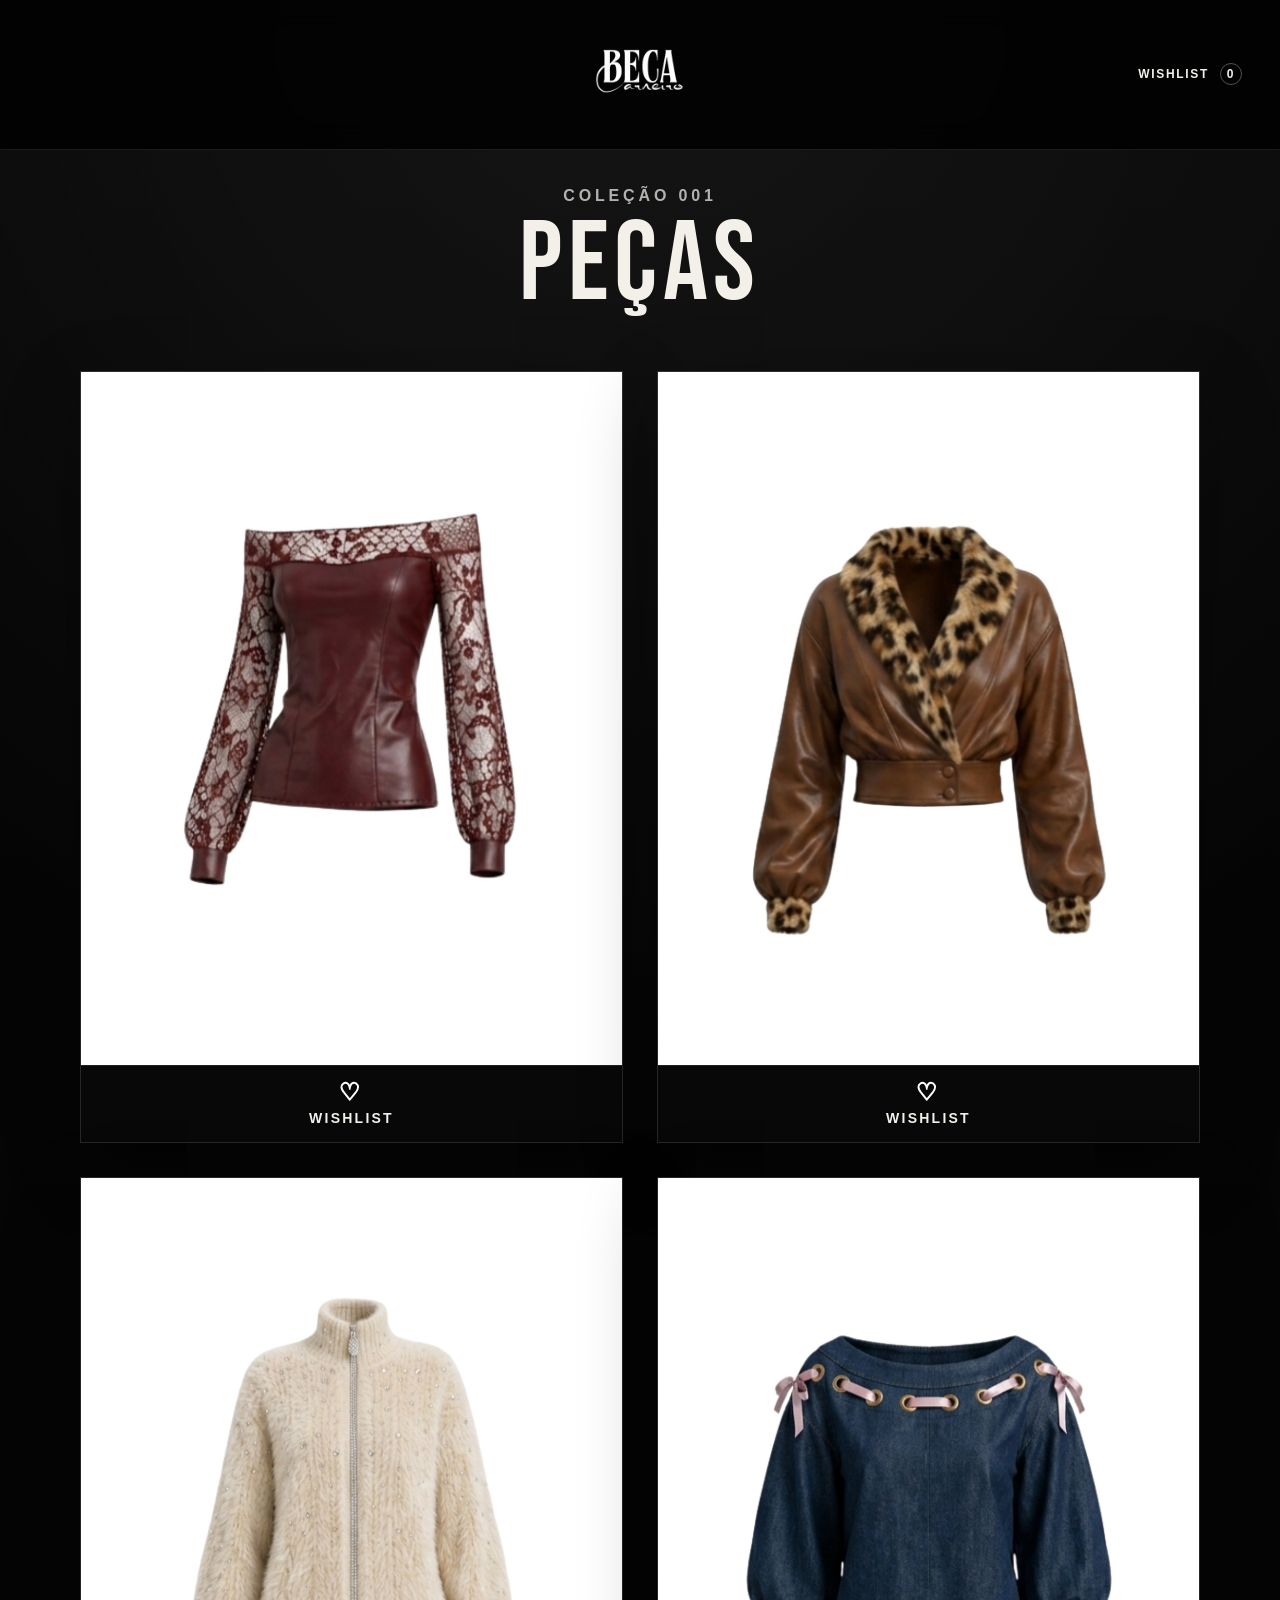
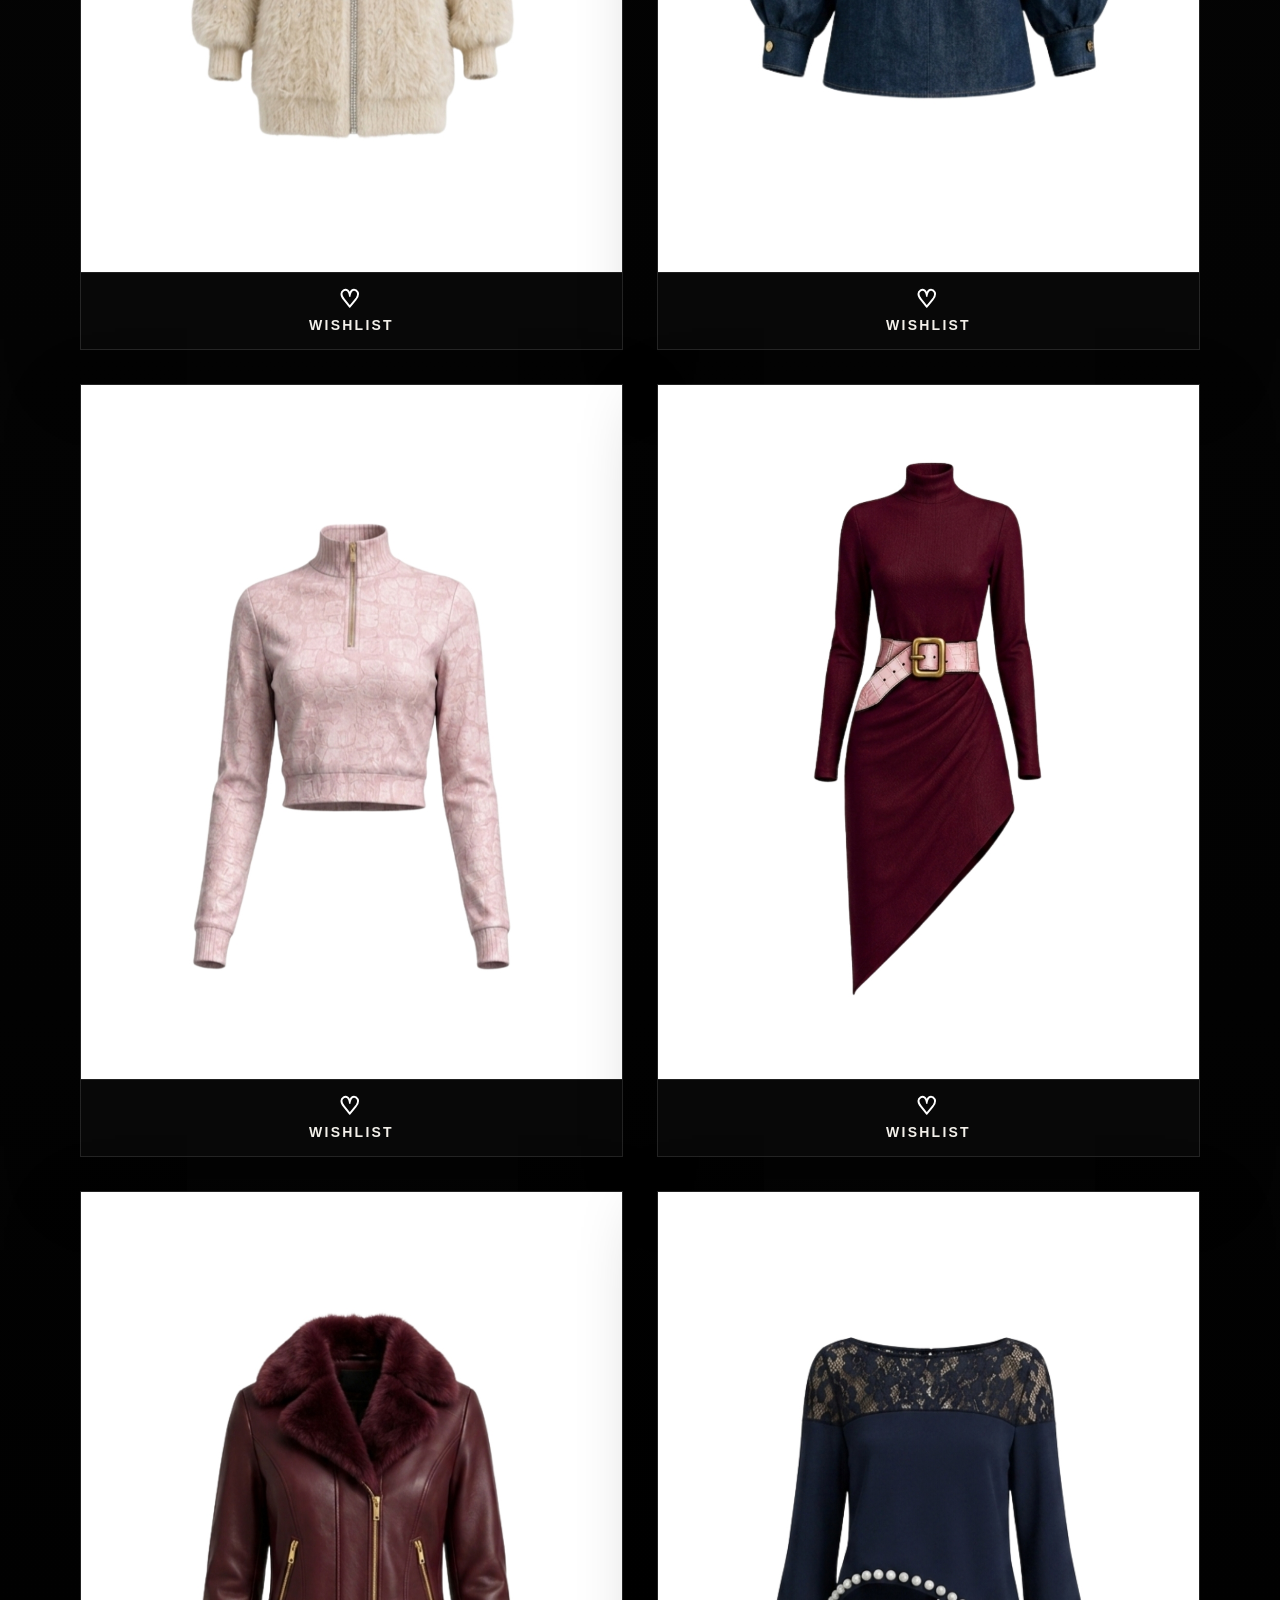
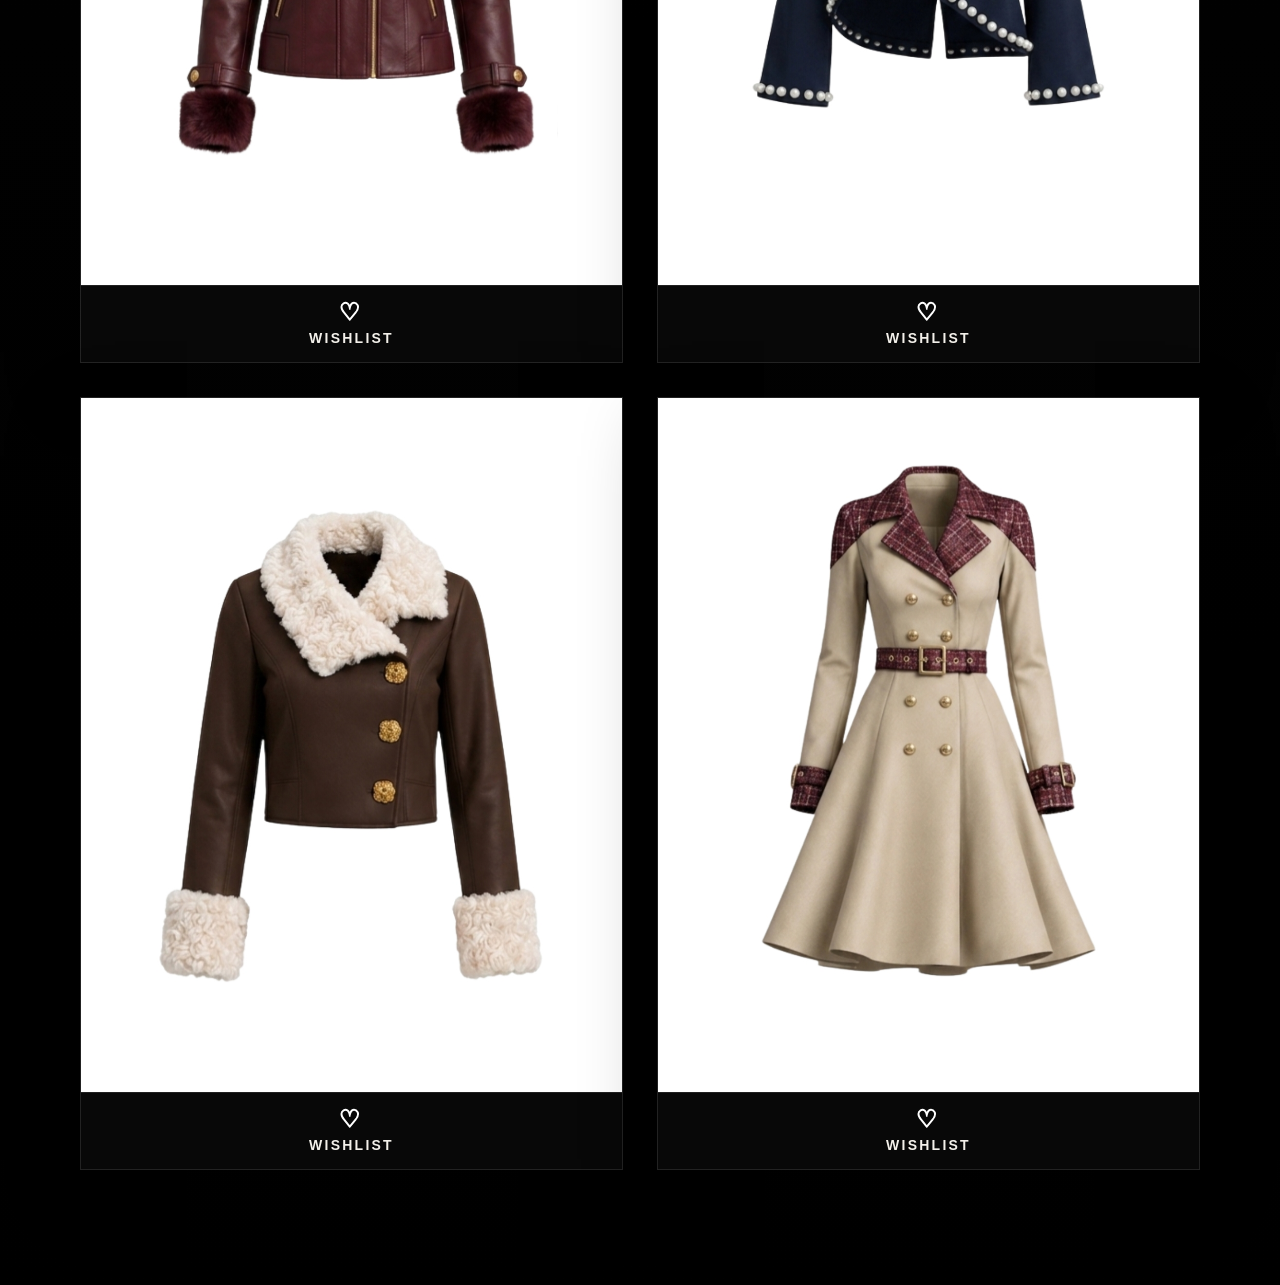
==== colecao-001.html @ f9ff4518 ":remover: remoção das imagens 3D e deixando em um estilo mas de site de vendas" ====
<!DOCTYPE html>
<html lang="pt-br">

<head>
    <meta charset="UTF-8">
    <meta name="viewport" content="width=device-width, initial-scale=1.0">
    <title>Coleção 001 | Beca Carneiro</title>
    <meta name="description" content="Peças da Coleção 001 Beca Carneiro.">
    <link rel="stylesheet" href="css/reset.css">
    <link rel="stylesheet" href="css/style.css">
    <link rel="stylesheet" href="css/responsivo.css">
</head>

<body>
    <header class="topo">
        <a class="topo-logo" href="index.html" aria-label="Voltar para a página inicial">
            <img src="assets/BECA-preto.png" alt="Beca Carneiro">
        </a>
        <a class="topo-wishlist" href="wishlist.html">Wishlist <span data-wishlist-count>0</span></a>
    </header>

    <main class="pagina-colecao">
        <section class="colecao-hero">
            <p>Coleção 001</p>
            <h1>Peças</h1>
        </section>

        <section class="pecas-grid" aria-label="Peças da Coleção 001">
            <article class="peca-card" id="look-001">
                <a class="peca-link" href="peca.html?look=1" aria-label="Ver detalhes da peça 001">
                    <img src="assets/looks1/WhatsApp Image 2026-05-26 at 21.13.23 (1).jpeg" alt="Peça 001 da Coleção 001">
                </a>
                <button class="wishlist-btn" type="button" data-wishlist-button data-look="1">Wishlist</button>
            </article>
            <article class="peca-card" id="look-002">
                <a class="peca-link" href="peca.html?look=2" aria-label="Ver detalhes da peça 002">
                    <img src="assets/looks2/WhatsApp Image 2026-05-26 at 21.13.20.jpeg" alt="Peça 002 da Coleção 001">
                </a>
                <button class="wishlist-btn" type="button" data-wishlist-button data-look="2">Wishlist</button>
            </article>
            <article class="peca-card" id="look-003">
                <a class="peca-link" href="peca.html?look=3" aria-label="Ver detalhes da peça 003">
                    <img src="assets/looks3/WhatsApp Image 2026-05-26 at 21.13.19 (1).jpeg" alt="Peça 003 da Coleção 001">
                </a>
                <button class="wishlist-btn" type="button" data-wishlist-button data-look="3">Wishlist</button>
            </article>
            <article class="peca-card" id="look-004">
                <a class="peca-link" href="peca.html?look=4" aria-label="Ver detalhes da peça 004">
                    <img src="assets/looks4/WhatsApp Image 2026-05-26 at 21.13.23 (1).jpeg" alt="Peça 004 da Coleção 001">
                </a>
                <button class="wishlist-btn" type="button" data-wishlist-button data-look="4">Wishlist</button>
            </article>
            <article class="peca-card" id="look-005">
                <a class="peca-link" href="peca.html?look=5" aria-label="Ver detalhes da peça 005">
                    <img src="assets/looks5/WhatsApp Image 2026-05-26 at 21.13.26 (1).jpeg" alt="Peça 005 da Coleção 001">
                </a>
                <button class="wishlist-btn" type="button" data-wishlist-button data-look="5">Wishlist</button>
            </article>
            <article class="peca-card" id="look-006">
                <a class="peca-link" href="peca.html?look=6" aria-label="Ver detalhes da peça 006">
                    <img src="assets/looks6/WhatsApp Image 2026-05-26 at 21.13.27.jpeg" alt="Peça 006 da Coleção 001">
                </a>
                <button class="wishlist-btn" type="button" data-wishlist-button data-look="6">Wishlist</button>
            </article>
            <article class="peca-card" id="look-007">
                <a class="peca-link" href="peca.html?look=7" aria-label="Ver detalhes da peça 007">
                    <img src="assets/looks7/WhatsApp Image 2026-05-26 at 21.13.32 (1).jpeg" alt="Peça 007 da Coleção 001">
                </a>
                <button class="wishlist-btn" type="button" data-wishlist-button data-look="7">Wishlist</button>
            </article>
            <article class="peca-card" id="look-008">
                <a class="peca-link" href="peca.html?look=8" aria-label="Ver detalhes da peça 008">
                    <img src="assets/looks8/WhatsApp Image 2026-05-26 at 21.13.31 (1).jpeg" alt="Peça 008 da Coleção 001">
                </a>
                <button class="wishlist-btn" type="button" data-wishlist-button data-look="8">Wishlist</button>
            </article>
            <article class="peca-card" id="look-009">
                <a class="peca-link" href="peca.html?look=9" aria-label="Ver detalhes da peça 009">
                    <img src="assets/looks9/WhatsApp Image 2026-05-26 at 21.13.31 (1).jpeg" alt="Peça 009 da Coleção 001">
                </a>
                <button class="wishlist-btn" type="button" data-wishlist-button data-look="9">Wishlist</button>
            </article>
            <article class="peca-card" id="look-010">
                <a class="peca-link" href="peca.html?look=10" aria-label="Ver detalhes da peça 010">
                    <img src="assets/looks10/WhatsApp Image 2026-05-26 at 21.13.33 (1).jpeg" alt="Peça 010 da Coleção 001">
                </a>
                <button class="wishlist-btn" type="button" data-wishlist-button data-look="10">Wishlist</button>
            </article>
        </section>
    </main>
    <script src="js/wishlist.js"></script>
</body>

</html>
---- css/style.css ----
body {
    background:
        radial-gradient(circle at top, rgba(255, 255, 255, 0.06), transparent 24%),
        linear-gradient(180deg, #070707 0%, #030303 58%, #000 100%);
    color: #f3f0ea;
    padding-top: 100px;
}

@font-face {
    font-family: 'BebasNeue-Regular';
    src: url(../fonts/BebasNeue-Regular.ttf) format("truetype");
    font-weight: normal;
    font-style: normal;
}

:root {
    --bebas: "BebasNeue-Regular";
    --paper: #f3f0ea;
    --muted: rgba(243, 240, 234, 0.72);
    --line: rgba(255, 255, 255, 0.1);
    --line-soft: rgba(255, 255, 255, 0.06);
    --panel: rgba(255, 255, 255, 0.03);
}

* {
    box-sizing: border-box;
}

html {
    overflow-x: hidden;
}

img,
video {
    max-width: 100%;
}

.topo {
    position: fixed;
    top: 0;
    left: 0;
    z-index: 1000;
    width: 100%;
    min-height: 100px;
    display: flex;
    justify-content: center;
    align-items: center;
    padding: 18px 32px;
    background: rgba(0, 0, 0, 0.82);
    border-bottom: 1px solid var(--line);
    backdrop-filter: blur(14px);
}

.topo-logo {
    display: inline-flex;
    align-items: center;
}

.topo-logo img {
    width: 200px;
    display: block;
}

.topo-wishlist {
    position: absolute;
    right: clamp(16px, 4vw, 38px);
    top: 50%;
    transform: translateY(-50%);
    color: var(--paper);
    font-family: Arial, Helvetica, sans-serif;
    font-size: 12px;
    font-weight: 700;
    letter-spacing: 0.14em;
    text-decoration: none;
    text-transform: uppercase;
    transition: color .2s ease;
}

.topo-wishlist:hover,
.topo-wishlist:focus-visible,
.topo-wishlist[aria-current="page"] {
    color: rgba(243, 240, 234, 0.64);
}

.topo-wishlist span {
    display: inline-grid;
    place-items: center;
    min-width: 22px;
    min-height: 22px;
    margin-left: 6px;
    border: 1px solid rgba(243, 240, 234, 0.32);
    border-radius: 50%;
}

.topo-menu {
    display: flex;
    align-items: center;
    gap: 24px;
}

.topo-menu a {
    position: relative;
    color: var(--paper);
    font-family: var(--bebas);
    font-size: 28px;
    letter-spacing: 0.06em;
    text-decoration: none;
    transition: opacity .25s ease;
}

.topo-menu a::after {
    content: "";
    position: absolute;
    left: 0;
    bottom: -8px;
    width: 100%;
    height: 1px;
    background: rgba(255, 255, 255, 0.65);
    transform: scaleX(0);
    transform-origin: center;
    transition: transform .25s ease;
}

.topo-menu a:hover,
.topo-menu a[aria-current="page"] {
    opacity: 0.86;
}

.topo-menu a:hover::after,
.topo-menu a[aria-current="page"]::after {
    transform: scaleX(1);
}

.home {
    position: relative;
    min-height: calc(100vh - 100px);
    overflow: hidden;
    border-bottom: 1px solid var(--line-soft);
}

.home::before {
    content: "";
    position: absolute;
    inset: 0;
    background:
        linear-gradient(180deg, rgba(0, 0, 0, 0.1), rgba(0, 0, 0, 0.5) 78%, rgba(0, 0, 0, 0.75)),
        linear-gradient(90deg, rgba(0, 0, 0, 0.34), transparent 45%, rgba(0, 0, 0, 0.26));
    pointer-events: none;
}

.home video {
    display: block;
    width: 100%;
    height: calc(100vh - 100px);
    object-fit: cover;
    filter: saturate(0.8) contrast(1.04) brightness(0.8);
}

.galeria {
    padding: clamp(56px, 8vw, 84px) 0 0;
}

.galeria h2,
.sobre h2 {
    margin: 0 0 28px;
    text-align: center;
    color: var(--paper);
    font-size: clamp(52px, 6vw, 60px);
    line-height: 0.92;
    letter-spacing: 0.04em;
    font-family: var(--bebas);
}

.galeria-fts {
    margin-top: 0;
    padding: 12px 0 26px;
}

.galeria-fts .slick-slide {
    padding: 0 6px;
}

.galeria-fts img {
    width: 100%;
    aspect-ratio: 0.8 / 1;
    object-fit: cover;
    display: block;
    border-radius: 18px;
    filter: grayscale(0.08) contrast(1.02);
    box-shadow: 0 26px 60px rgba(0, 0, 0, 0.22);
}

.galeria-fts .slick-slide.slick-center img {
    box-shadow: 0 38px 90px rgba(0, 0, 0, 0.36);
}

.galeria-fts .slick-prev:before,
.galeria-fts .slick-next:before {
    font-size: 34px;
    color: rgba(255, 255, 255, 0.7);
}

.galeria-fts .slick-prev {
    left: 26px;
    z-index: 1;
}

.galeria-fts .slick-next {
    right: 40px;
}

.sobre {
    width: min(980px, calc(100% - 48px));
    margin: clamp(72px, 10vw, 110px) auto 0;
    padding: 0;
}

.sobre h2 {
    
    font-size: clamp(44px, 8vw, 70px);
}
.sobre p {
    color: var(--paper);
    font-family: var(--bebas);
    font-size: clamp(22px, 3.5vw, 32px);
}

.sobre-intro {
    text-align: center;
    display: grid;
    gap: 18px;
    padding: 38px 34px;
    
    border-radius: 26px;
    
}

.sobre-destaque {
    max-width: 100%;
    margin: 0 auto;
    font-size: clamp(24px, 2.8vw, 32px);
    line-height: 1.18;
    color: var(--muted);
}

.colecoes-acesso {
    width: min(520px, calc(100% - 48px));
    margin: clamp(64px, 8vw, 96px) auto clamp(72px, 9vw, 110px);
    display: grid;
}

.colecao-card {
    position: relative;
    display: grid;
    place-items: center;
    min-height: clamp(112px, 12vw, 150px);
    padding: clamp(22px, 3vw, 32px) clamp(16px, 3vw, 34px);
    color: rgba(245, 242, 236, 0.92);
    text-decoration: none;
    text-transform: uppercase;
    background:
        linear-gradient(180deg, rgba(255, 255, 255, 0.035), rgba(255, 255, 255, 0.01)),
        #070707;
    border: 2px solid rgba(151, 139, 116, 0.72);
    box-shadow:
        inset 0 0 0 5px #060606,
        inset 0 0 0 7px rgba(151, 139, 116, 0.38),
        0 26px 70px rgba(0, 0, 0, 0.32);
    overflow: hidden;
    isolation: isolate;
    transition:
        transform .24s ease,
        border-color .24s ease,
        box-shadow .24s ease;
}

.colecao-card::before,
.colecao-card::after {
    content: "";
    position: absolute;
    inset: 16px;
    pointer-events: none;
    z-index: -1;
}

.colecao-card::before {
    border: 1px solid rgba(151, 139, 116, 0.42);
    box-shadow: inset 0 0 26px rgba(255, 255, 255, 0.035);
}

.colecao-card::after {
    background:
        linear-gradient(135deg, rgba(151, 139, 116, 0.78) 0 2px, transparent 2px 10px, rgba(151, 139, 116, 0.54) 10px 12px, transparent 12px) top left / 48px 48px no-repeat,
        linear-gradient(225deg, rgba(151, 139, 116, 0.78) 0 2px, transparent 2px 10px, rgba(151, 139, 116, 0.54) 10px 12px, transparent 12px) top right / 48px 48px no-repeat,
        linear-gradient(45deg, rgba(151, 139, 116, 0.78) 0 2px, transparent 2px 10px, rgba(151, 139, 116, 0.54) 10px 12px, transparent 12px) bottom left / 48px 48px no-repeat,
        linear-gradient(315deg, rgba(151, 139, 116, 0.78) 0 2px, transparent 2px 10px, rgba(151, 139, 116, 0.54) 10px 12px, transparent 12px) bottom right / 48px 48px no-repeat;
}

.colecao-card:hover,
.colecao-card:focus-visible {
    transform: translateY(-4px);
    border-color: rgba(232, 222, 198, 0.86);
    box-shadow:
        inset 0 0 0 5px #060606,
        inset 0 0 0 7px rgba(232, 222, 198, 0.5),
        0 32px 86px rgba(0, 0, 0, 0.45);
}

.colecao-numero {
    display: block;
    font-family: Georgia, "Times New Roman", serif;
    font-size: clamp(32px, 4.6vw, 56px);
    line-height: 0.92;
    letter-spacing: 0.08em;
    text-align: center;
    text-shadow:
        0 2px 0 rgba(255, 255, 255, 0.12),
        0 8px 18px rgba(0, 0, 0, 0.7);
}

.colecao-acao {
    display: inline-flex;
    align-items: center;
    gap: 12px;
    margin-top: 16px;
    font-family: Arial, Helvetica, sans-serif;
    font-size: clamp(13px, 1.8vw, 20px);
    font-weight: 700;
    line-height: 1;
    letter-spacing: 0.12em;
    color: rgba(245, 242, 236, 0.86);
}

.pagina-colecao {
    padding-bottom: clamp(70px, 9vw, 120px);
}

.colecao-hero {
    width: min(1120px, calc(100% - 48px));
    margin: 0 auto;
    padding: clamp(54px, 8vw, 88px) 0 clamp(30px, 5vw, 54px);
    text-align: center;
}

.colecao-hero p {
    margin: 0 0 12px;
    font-family: Arial, Helvetica, sans-serif;
    font-size: clamp(13px, 1.5vw, 16px);
    font-weight: 700;
    letter-spacing: 0.24em;
    text-transform: uppercase;
    color: var(--muted);
}

.colecao-hero h1 {
    margin: 0;
    font-family: var(--bebas);
    font-size: clamp(62px, 9vw, 112px);
    font-weight: 400;
    line-height: 0.9;
    letter-spacing: 0.05em;
    text-transform: uppercase;
    color: var(--paper);
}

.pecas-grid {
    width: min(1120px, calc(100% - 48px));
    margin: 0 auto;
    display: grid;
    grid-template-columns: repeat(2, minmax(0, 1fr));
    gap: clamp(18px, 3vw, 34px);
}

.peca-card {
    min-width: 0;
    background: rgba(255, 255, 255, 0.035);
    border: 1px solid rgba(255, 255, 255, 0.1);
    box-shadow: 0 24px 70px rgba(0, 0, 0, 0.32);
    overflow: hidden;
}

.peca-card img {
    display: block;
    width: 100%;
    aspect-ratio: 0.78 / 1;
    object-fit: cover;
}

.peca-link {
    display: block;
    color: inherit;
    text-decoration: none;
    overflow: hidden;
}

.peca-link img {
    transition:
        transform .28s ease,
        filter .28s ease;
}

.peca-link:hover img,
.peca-link:focus-visible img {
    transform: scale(1.025);
    filter: brightness(0.86);
}

.wishlist-btn {
    width: 100%;
    min-height: 76px;
    display: flex;
    flex-direction: column;
    align-items: center;
    justify-content: center;
    gap: 6px;
    padding: 14px 20px 16px;
    border: 0;
    border-top: 1px solid rgba(255, 255, 255, 0.1);
    color: var(--paper);
    background: #080808;
    font-family: Arial, Helvetica, sans-serif;
    font-size: 14px;
    font-weight: 700;
    letter-spacing: 0.16em;
    text-transform: uppercase;
    cursor: pointer;
    transition:
        color .2s ease;
}

.wishlist-btn::before {
    content: "♡";
    display: block;
    color: transparent;
    -webkit-text-stroke: 1.4px #fff;
    font-size: 24px;
    line-height: 1;
    font-weight: 400;
}

.wishlist-btn:hover,
.wishlist-btn:focus-visible {
    color: rgba(245, 242, 236, 0.58);
    outline: none;
}

.wishlist-btn:hover::before,
.wishlist-btn:focus-visible::before {
    -webkit-text-stroke-color: rgba(245, 242, 236, 0.58);
}

.wishlist-btn.is-saved {
    color: var(--paper);
}

.wishlist-btn.is-saved::before {
    content: "♥";
    color: var(--paper);
    -webkit-text-stroke-color: var(--paper);
}

.pagina-peca {
    width: min(1180px, calc(100% - 48px));
    margin: 0 auto;
    padding: clamp(42px, 6vw, 76px) 0 clamp(72px, 9vw, 120px);
}

.voltar-colecao {
    display: inline-flex;
    margin-bottom: 28px;
    color: var(--muted);
    font-family: Arial, Helvetica, sans-serif;
    font-size: 13px;
    font-weight: 700;
    letter-spacing: 0.12em;
    text-decoration: none;
    text-transform: uppercase;
    transition: color .2s ease;
}

.voltar-colecao:hover,
.voltar-colecao:focus-visible {
    color: var(--paper);
}

.detalhe-peca {
    display: grid;
    grid-template-columns: minmax(0, 1.08fr) minmax(320px, 0.72fr);
    gap: clamp(28px, 5vw, 62px);
    align-items: start;
}

.peca-imagem-principal {
    position: relative;
    background: #f7f6f2;
    overflow: hidden;
}

.peca-slides img {
    display: block;
    width: 100%;
    aspect-ratio: 0.78 / 1;
    object-fit: contain;
}

.carrossel-seta {
    position: absolute;
    top: 50%;
    z-index: 2;
    width: 46px;
    height: 46px;
    display: grid;
    place-items: center;
    border: 1px solid rgba(0, 0, 0, 0.14);
    border-radius: 50%;
    color: #101010;
    background: rgba(255, 255, 255, 0.74);
    font-size: 34px;
    line-height: 1;
    cursor: pointer;
    transform: translateY(-50%);
    transition:
        background .2s ease,
        transform .2s ease;
}

.carrossel-seta:hover,
.carrossel-seta:focus-visible {
    background: #fff;
    transform: translateY(-50%) scale(1.06);
}

.carrossel-anterior {
    left: 18px;
}

.carrossel-proxima {
    right: 18px;
}

.peca-miniaturas {
    margin-top: 12px;
}

.peca-miniaturas .slick-slide {
    padding: 0 5px;
}

.peca-miniaturas .slick-slide > div {
    border: 1px solid transparent;
    background: rgba(255, 255, 255, 0.08);
    cursor: pointer;
    overflow: hidden;
}

.peca-miniaturas .slick-current > div {
    border-color: var(--paper);
}

.peca-miniaturas img {
    display: block;
    width: 100%;
    aspect-ratio: 0.78 / 1;
    object-fit: cover;
}

.peca-info {
    position: sticky;
    top: 124px;
    padding-top: 10px;
}

.peca-marca {
    margin: 0 0 16px;
    padding-top: 24px;
    border-top: 2px solid var(--paper);
    color: var(--paper);
    font-family: Arial, Helvetica, sans-serif;
    font-size: 14px;
    font-weight: 700;
    letter-spacing: 0.18em;
    text-transform: uppercase;
}

.peca-info h1 {
    margin: 0 0 14px;
    color: var(--paper);
    font-family: var(--bebas);
    font-size: clamp(50px, 7vw, 86px);
    font-weight: 400;
    line-height: 0.9;
    letter-spacing: 0.06em;
    text-transform: uppercase;
}

.peca-info p {
    margin: 0;
    color: var(--muted);
    font-family: Arial, Helvetica, sans-serif;
    font-size: 17px;
    line-height: 1.55;
}

.peca-detalhes {
    display: grid;
    gap: 14px;
    margin: 28px 0;
    padding: 0;
}

.peca-detalhes div {
    display: flex;
    justify-content: space-between;
    gap: 18px;
    padding-bottom: 12px;
    border-bottom: 1px solid rgba(255, 255, 255, 0.1);
}

.peca-detalhes dt,
.peca-detalhes dd {
    margin: 0;
    font-family: Arial, Helvetica, sans-serif;
    font-size: 14px;
}

.peca-detalhes dt {
    color: rgba(243, 240, 234, 0.5);
}

.peca-detalhes dd {
    color: var(--paper);
    text-align: right;
}

.wishlist-detalhe {
    border: 1px solid rgba(255, 255, 255, 0.16);
}

.pagina-wishlist {
    padding-bottom: clamp(72px, 9vw, 120px);
}

.wishlist-grid {
    width: min(1120px, calc(100% - 48px));
    margin: 0 auto;
    display: grid;
    grid-template-columns: repeat(2, minmax(0, 1fr));
    gap: clamp(18px, 3vw, 34px);
}

.wishlist-card {
    min-width: 0;
    background: rgba(255, 255, 255, 0.035);
    border: 1px solid rgba(255, 255, 255, 0.1);
    box-shadow: 0 24px 70px rgba(0, 0, 0, 0.32);
    overflow: hidden;
}

.wishlist-card img {
    display: block;
    width: 100%;
    aspect-ratio: 0.78 / 1;
    object-fit: cover;
}

.wishlist-card h2 {
    margin: 0;
    padding: 20px 18px 0;
    color: var(--paper);
    font-family: var(--bebas);
    font-size: clamp(34px, 5vw, 54px);
    font-weight: 400;
    letter-spacing: 0.06em;
    text-transform: uppercase;
}

.wishlist-vazia {
    width: min(720px, calc(100% - 48px));
    margin: 0 auto;
    padding: 44px 24px;
    text-align: center;
    border: 1px solid rgba(255, 255, 255, 0.1);
    background: rgba(255, 255, 255, 0.035);
}

.wishlist-vazia p {
    margin: 0 0 24px;
    color: var(--paper);
    font-family: var(--bebas);
    font-size: clamp(34px, 6vw, 56px);
    letter-spacing: 0.05em;
    text-transform: uppercase;
}

[hidden] {
    display: none !important;
}
---- css/responsivo.css ----
@media (min-width: 1600px) {
    .galeria-imersiva {
        background-size: 1600px auto;
    }
}

@media (max-width: 1280px) {
    .home,
    .home video {
        min-height: calc(100svh - 92px);
        height: calc(100svh - 92px);
    }

    .galeria-fts {
        padding-bottom: 18px;
    }

    .palco-3d {
        left: 62%;
        bottom: clamp(88px, 11vh, 130px);
        width: clamp(320px, 42vw, 500px);
        height: 78vh;
    }

    .referencia-look {
        left: clamp(250px, 25vw, 330px);
        width: clamp(126px, 14vw, 170px);
    }
}

@media (max-width: 1024px) {
    body {
        padding-top: 92px;
    }

    .topo {
        min-height: 92px;
        padding: 16px 24px;
    }

    .topo-logo img {
        width: 170px;
    }

    .topo-wishlist {
        right: 18px;
        font-size: 11px;
        letter-spacing: 0.1em;
    }

    .galeria-imersiva {
        background-position: 48% center;
        background-size: auto 86svh;
    }

    .galeria-fts img {
        border-radius: 14px;
    }

    .sobre-intro {
        padding: 30px 22px;
    }

    .looks-lista {
        right: 22px;
    }

    .pagina-peca {
        width: min(100% - 40px, 900px);
    }

    .detalhe-peca {
        grid-template-columns: 1fr;
        gap: 34px;
    }

    .peca-info {
        position: static;
        padding-top: 0;
    }

    .peca-marca {
        padding-top: 20px;
    }
}

@media (max-width: 900px) {
    .topo {
        grid-template-columns: 1fr auto;
    }

    .menu-principal {
        display: none;
    }

    .galeria-imersiva {
        background-position: 46% center;
        background-size: auto 82svh;
    }

    .palco-3d {
        left: 58%;
        bottom: 142px;
        width: min(72vw, 440px);
        height: 72vh;
    }

    .referencia-look {
        left: 28px;
        bottom: 260px;
        width: 112px;
    }

    .looks-lista {
        top: auto;
        right: auto;
        left: 28px;
        bottom: 28px;
        width: calc(100% - 56px);
        display: flex;
        align-items: end;
        gap: 14px;
        overflow-x: auto;
        overflow-y: hidden;
        padding-bottom: 2px;
    }

    .look-card {
        flex: 0 0 auto;
        width: 82px;
    }

    .look-card model-viewer {
        width: 80px;
    }

    .contador {
        display: none;
    }
}

@media (max-width: 760px) {
    .galeria h2,
    .sobre h2 {
        margin-bottom: 20px;
        font-size: clamp(42px, 13vw, 58px);
    }

    .galeria-fts .slick-slide {
        padding: 0 5px;
    }

    .galeria-fts img {
        aspect-ratio: 0.78 / 1;
    }

    .sobre {
        width: min(100% - 28px, 620px);
    }

    .sobre-destaque {
        line-height: 1.22;
    }

    .colecoes-acesso {
        width: min(100% - 28px, 760px);
        gap: 18px;
    }

    .colecao-card {
        min-height: 112px;
    }

    .colecao-hero,
    .pecas-grid,
    .wishlist-grid {
        width: min(100% - 28px, 720px);
    }

    .pecas-grid,
    .wishlist-grid {
        gap: 18px;
    }

    .wishlist-btn {
        min-height: 68px;
        padding: 12px 14px 14px;
        font-size: 12px;
    }

    .wishlist-btn::before {
        font-size: 22px;
    }

}

@media (max-width: 620px) {
    body {
        padding-top: 88px;
    }

    .topo {
        min-height: 88px;
        padding: 14px 16px;
    }

    .topo-logo img,
    .topo img {
        width: 140px;
    }

    .topo-wishlist {
        right: 12px;
    }

    .topo-wishlist span {
        min-width: 20px;
        min-height: 20px;
        margin-left: 2px;
    }

    .topo-menu {
        gap: 14px;
    }

    .topo-menu a {
        font-size: 20px;
    }

    .home {
        min-height: calc(100svh - 88px);
    }

    .home video {
        height: calc(100svh - 88px);
    }

    .galeria {
        padding-top: 56px;
    }

    .galeria-imersiva {
        background-position: 43% center;
        background-size: auto 78svh;
    }

    .palco-3d {
        left: 60%;
        bottom: 150px;
        width: min(76vw, 340px);
        height: 62vh;
    }

    .referencia-look {
        left: 22px;
        bottom: 268px;
        width: 92px;
        padding: 5px;
    }

    .look-info {
        left: 22px;
        bottom: 150px;
        max-width: 270px;
    }

    .look-kicker {
        margin-bottom: 10px;
        font-size: 13px;
    }

    .look-info h1 {
        font-size: 54px;
    }

    .linha-decorativa {
        width: 210px;
        margin-top: 22px;
    }

    .looks-lista {
        left: 20px;
        bottom: 20px;
        width: calc(100% - 40px);
    }

    .look-card {
        width: 70px;
    }

    .look-card span {
        font-size: 12px;
    }

    .look-card model-viewer {
        width: 68px;
    }

    .setas {
        display: none;
    }

    .sobre {
        margin-top: 62px;
    }

    .sobre-intro {
        padding: 22px;
        border-radius: 20px;
    }

    .sobre p {
        font-size: 21px;
    }

    .colecoes-acesso {
        margin-top: 54px;
    }

    .colecao-card {
        min-height: 104px;
        padding: 22px 16px;
        box-shadow:
            inset 0 0 0 4px #060606,
            inset 0 0 0 6px rgba(151, 139, 116, 0.38),
            0 22px 54px rgba(0, 0, 0, 0.3);
    }

    .colecao-card::before,
    .colecao-card::after {
        inset: 12px;
    }

    .colecao-hero {
        padding: 46px 0 28px;
    }

    .colecao-hero h1 {
        font-size: clamp(54px, 16vw, 86px);
    }

    .colecao-hero p {
        font-size: 12px;
        letter-spacing: 0.18em;
    }

    .pagina-peca {
        width: min(100% - 24px, 620px);
        padding-top: 34px;
    }

    .voltar-colecao {
        margin-bottom: 20px;
        font-size: 11px;
        letter-spacing: 0.08em;
    }

    .carrossel-seta {
        width: 38px;
        height: 38px;
        font-size: 28px;
    }

    .carrossel-anterior {
        left: 10px;
    }

    .carrossel-proxima {
        right: 10px;
    }

    .peca-miniaturas {
        margin-top: 8px;
    }

    .peca-miniaturas .slick-slide {
        padding: 0 4px;
    }

    .peca-info h1 {
        font-size: clamp(48px, 15vw, 70px);
    }

    .peca-info p {
        font-size: 15px;
    }

    .wishlist-vazia {
        width: min(100% - 28px, 620px);
        padding: 34px 18px;
    }

}

@media (max-width: 480px) {
    body {
        padding-top: 78px;
    }

    .topo {
        min-height: 74px;
        padding: 12px 14px;
    }

    .topo-logo img,
    .topo img {
        width: 118px;
    }

    .galeria-imersiva {
        background-position: 42% center;
        background-size: auto 76svh;
    }

    .palco-3d {
        left: 61%;
        bottom: 138px;
        width: min(82vw, 320px);
        height: 60vh;
    }

    .referencia-look {
        bottom: 250px;
        width: 82px;
    }

    .look-info {
        bottom: 140px;
        max-width: 230px;
    }

    .look-info h1 {
        font-size: 48px;
    }

    .look-card {
        width: 66px;
    }

    .look-card model-viewer {
        width: 64px;
    }
}

@media (max-width: 420px) {
    body {
        padding-top: 76px;
    }

    .topo {
        min-height: 76px;
        padding: 12px 14px;
    }

    .home,
    .home video {
        min-height: calc(100svh - 76px);
        height: calc(100svh - 76px);
    }

    .galeria {
        padding-top: 46px;
    }

    .galeria-imersiva {
        background-position: 40% center;
        background-size: auto 74svh;
    }

    .palco-3d {
        left: 62%;
        bottom: 132px;
        width: min(86vw, 300px);
        height: 58vh;
    }

    .referencia-look {
        bottom: 238px;
        width: 76px;
    }

    .look-info {
        bottom: 130px;
        max-width: 210px;
    }

    .look-info h1 {
        font-size: 44px;
    }

    .sobre-intro {
        padding: 12px 4px;
    }

    .sobre p {
        font-size: 19px;
    }

    .colecoes-acesso {
        width: min(100% - 20px, 620px);
        grid-template-columns: 1fr;
        gap: 14px;
    }

    .colecao-card {
        min-height: 104px;
    }

    .colecao-numero {
        font-size: clamp(34px, 13vw, 52px);
        letter-spacing: 0.05em;
    }

    .colecao-acao {
        margin-top: 14px;
        gap: 10px;
        font-size: clamp(14px, 5vw, 19px);
        letter-spacing: 0.08em;
    }

    .colecao-hero,
    .pecas-grid {
        width: min(100% - 20px, 620px);
    }

    .pecas-grid {
        grid-template-columns: 1fr;
    }

    .wishlist-grid {
        width: min(100% - 20px, 620px);
        grid-template-columns: 1fr;
    }

    .pagina-peca {
        width: min(100% - 20px, 620px);
        padding-top: 26px;
    }

    .detalhe-peca {
        grid-template-columns: 1fr;
        gap: 24px;
    }

    .peca-info {
        position: static;
    }

    .peca-slides img,
    .peca-imagem-principal img {
        aspect-ratio: 0.82 / 1;
    }

    .peca-detalhes {
        margin: 22px 0;
    }

    .peca-detalhes div {
        gap: 12px;
    }

    .wishlist-card h2 {
        padding: 16px 14px 0;
    }

    .pagina-wishlist {
        padding-bottom: 72px;
    }

}

@media (max-width: 360px) {
    .topo-wishlist {
        font-size: 10px;
        letter-spacing: 0.06em;
    }

    .topo-wishlist span {
        min-width: 18px;
        min-height: 18px;
    }

    .colecao-card {
        min-height: 96px;
        padding: 18px 12px;
    }

    .colecao-card::before,
    .colecao-card::after {
        inset: 10px;
    }

    .colecao-numero {
        font-size: 34px;
    }

    .colecao-acao {
        font-size: 13px;
    }

    .wishlist-btn {
        min-height: 64px;
        letter-spacing: 0.12em;
    }

    .carrossel-seta {
        width: 34px;
        height: 34px;
        font-size: 25px;
    }

    .palco-3d {
        left: 63%;
        bottom: 124px;
        width: 88vw;
        height: 56vh;
    }

    .referencia-look {
        display: none;
    }

    .look-info {
        bottom: 122px;
    }

    .look-info h1 {
        font-size: 40px;
    }

    .look-card {
        width: 60px;
    }

    .look-card model-viewer {
        width: 58px;
    }
}

@media (max-height: 720px) and (min-width: 700px) {
    .look-info {
        bottom: clamp(120px, 18vh, 180px);
    }

    .palco-3d {
        bottom: clamp(70px, 9vh, 110px);
        height: 76vh;
    }

    .referencia-look {
        bottom: 220px;
        width: 120px;
    }

    .looks-lista {
        top: 120px;
        max-height: calc(100svh - 150px);
    }
}

@media (orientation: landscape) and (max-height: 520px) {
    body {
        padding-top: 70px;
    }

    .topo {
        min-height: 70px;
        padding: 10px 16px;
    }

    .topo-logo img,
    .topo img {
        width: 112px;
    }

    .galeria-imersiva {
        min-height: calc(100svh - 70px);
    }

    .look-info {
        bottom: 36px;
        max-width: 190px;
    }

    .look-info h1 {
        font-size: 40px;
    }

    .referencia-look {
        display: none;
    }

    .palco-3d {
        left: 56%;
        bottom: 18px;
        width: min(34vw, 250px);
        height: 82vh;
    }

    .looks-lista {
        top: 82px;
        right: 12px;
        bottom: auto;
        left: auto;
        width: 80px;
        max-height: calc(100svh - 92px);
        display: grid;
        overflow-x: hidden;
        overflow-y: auto;
    }

    .look-card {
        width: 64px;
    }

    .look-card model-viewer {
        width: 62px;
    }
}
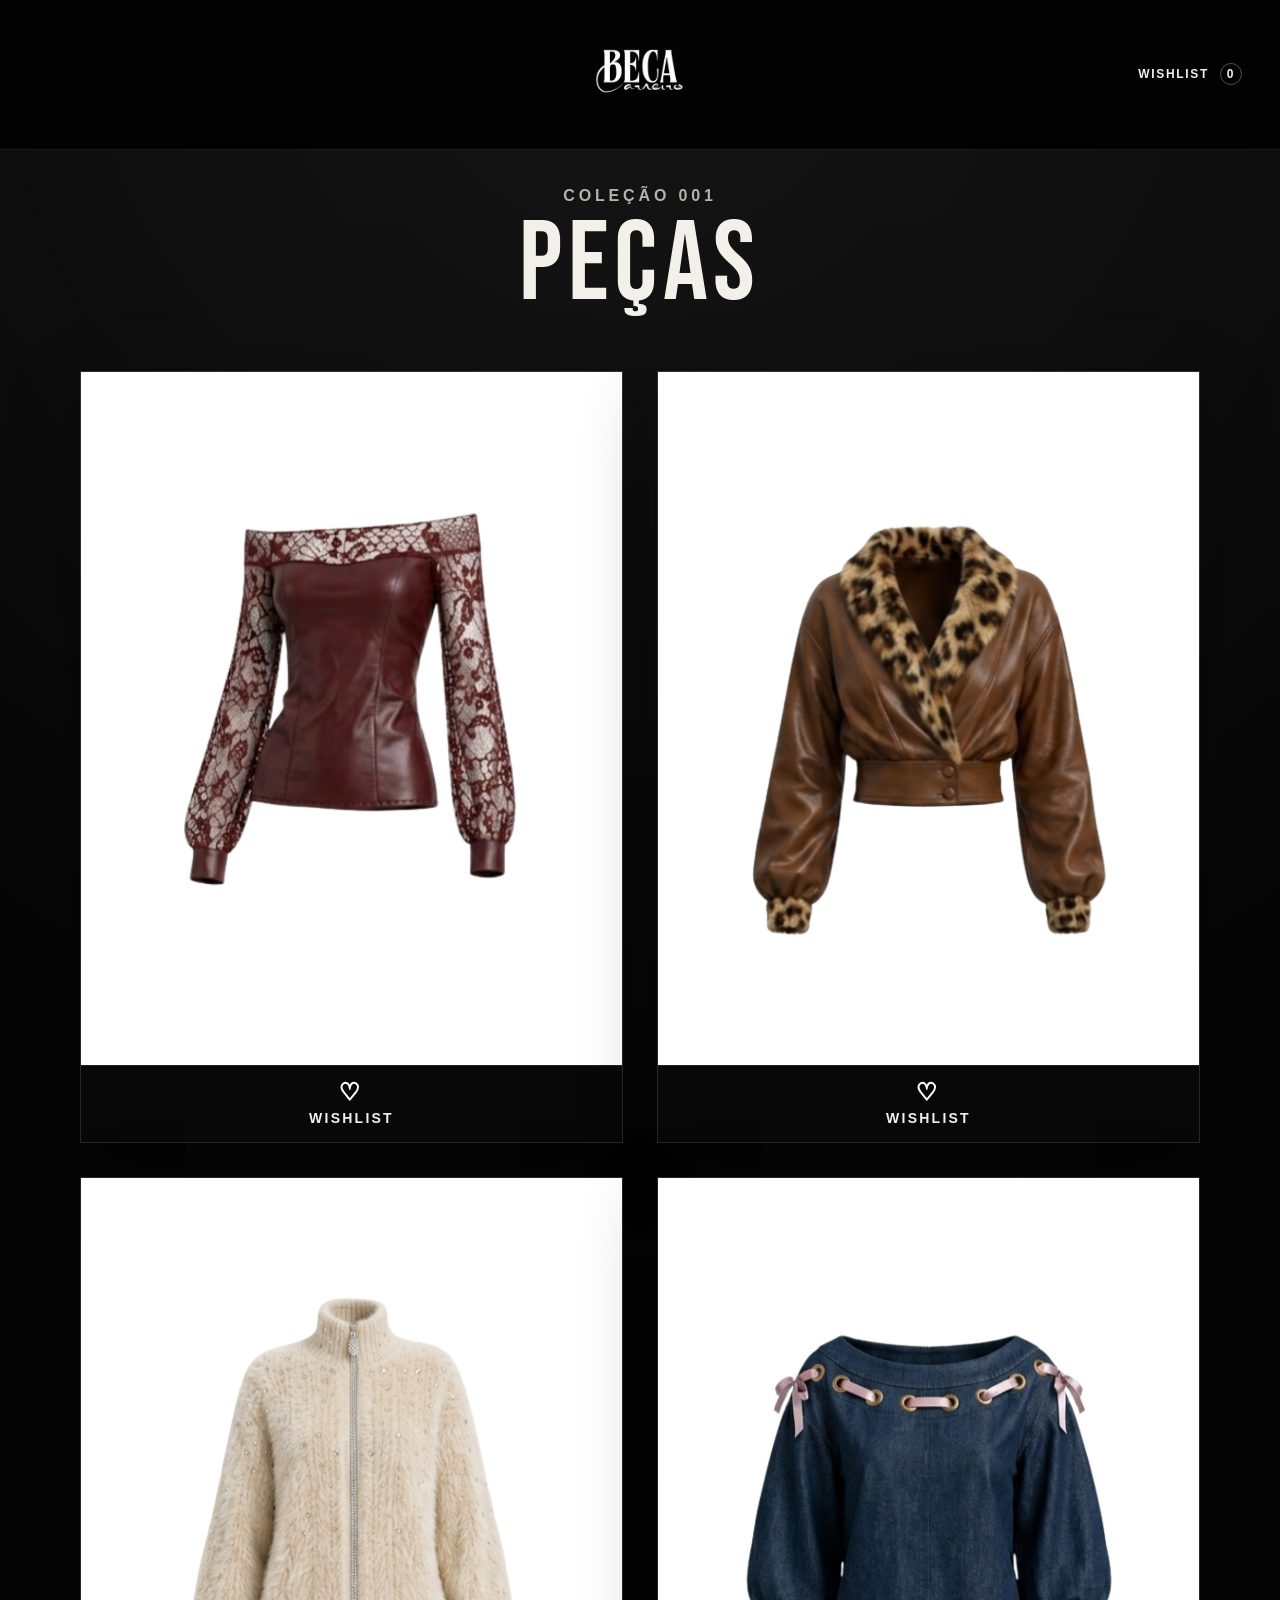
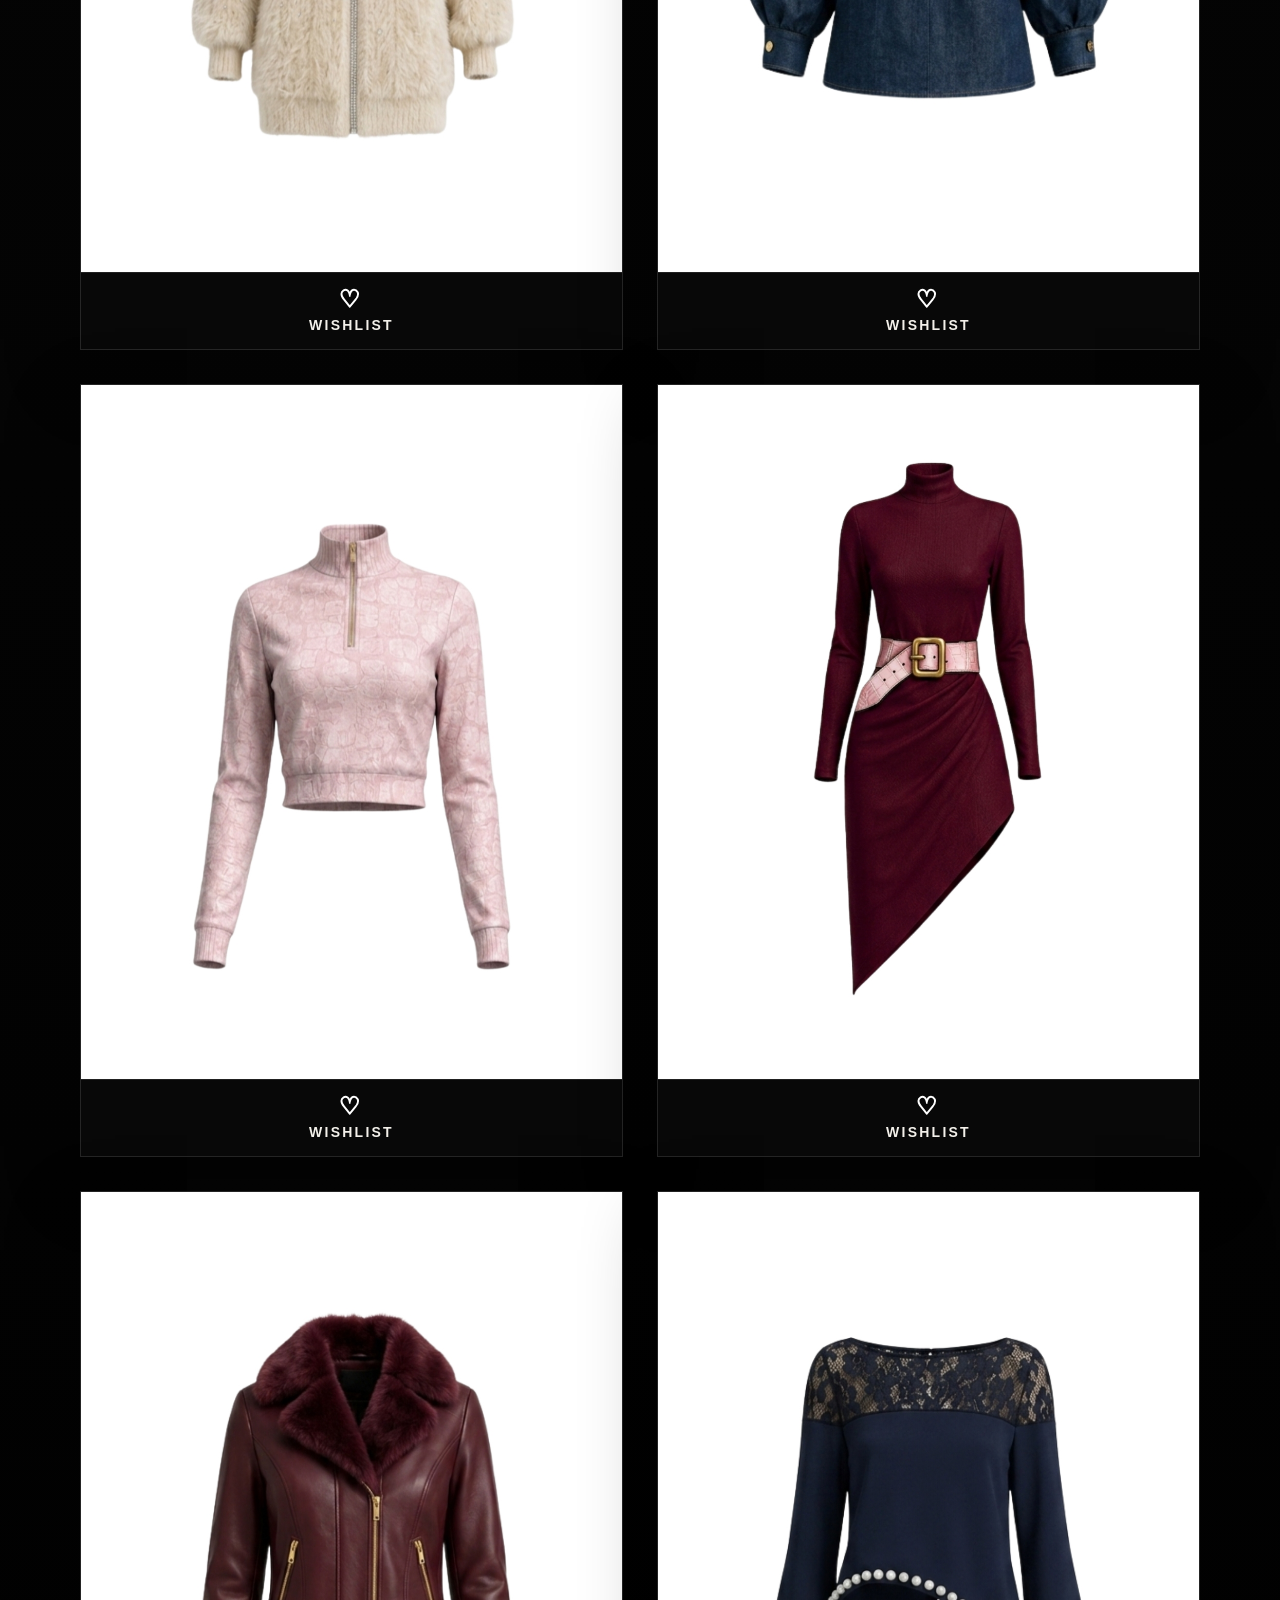
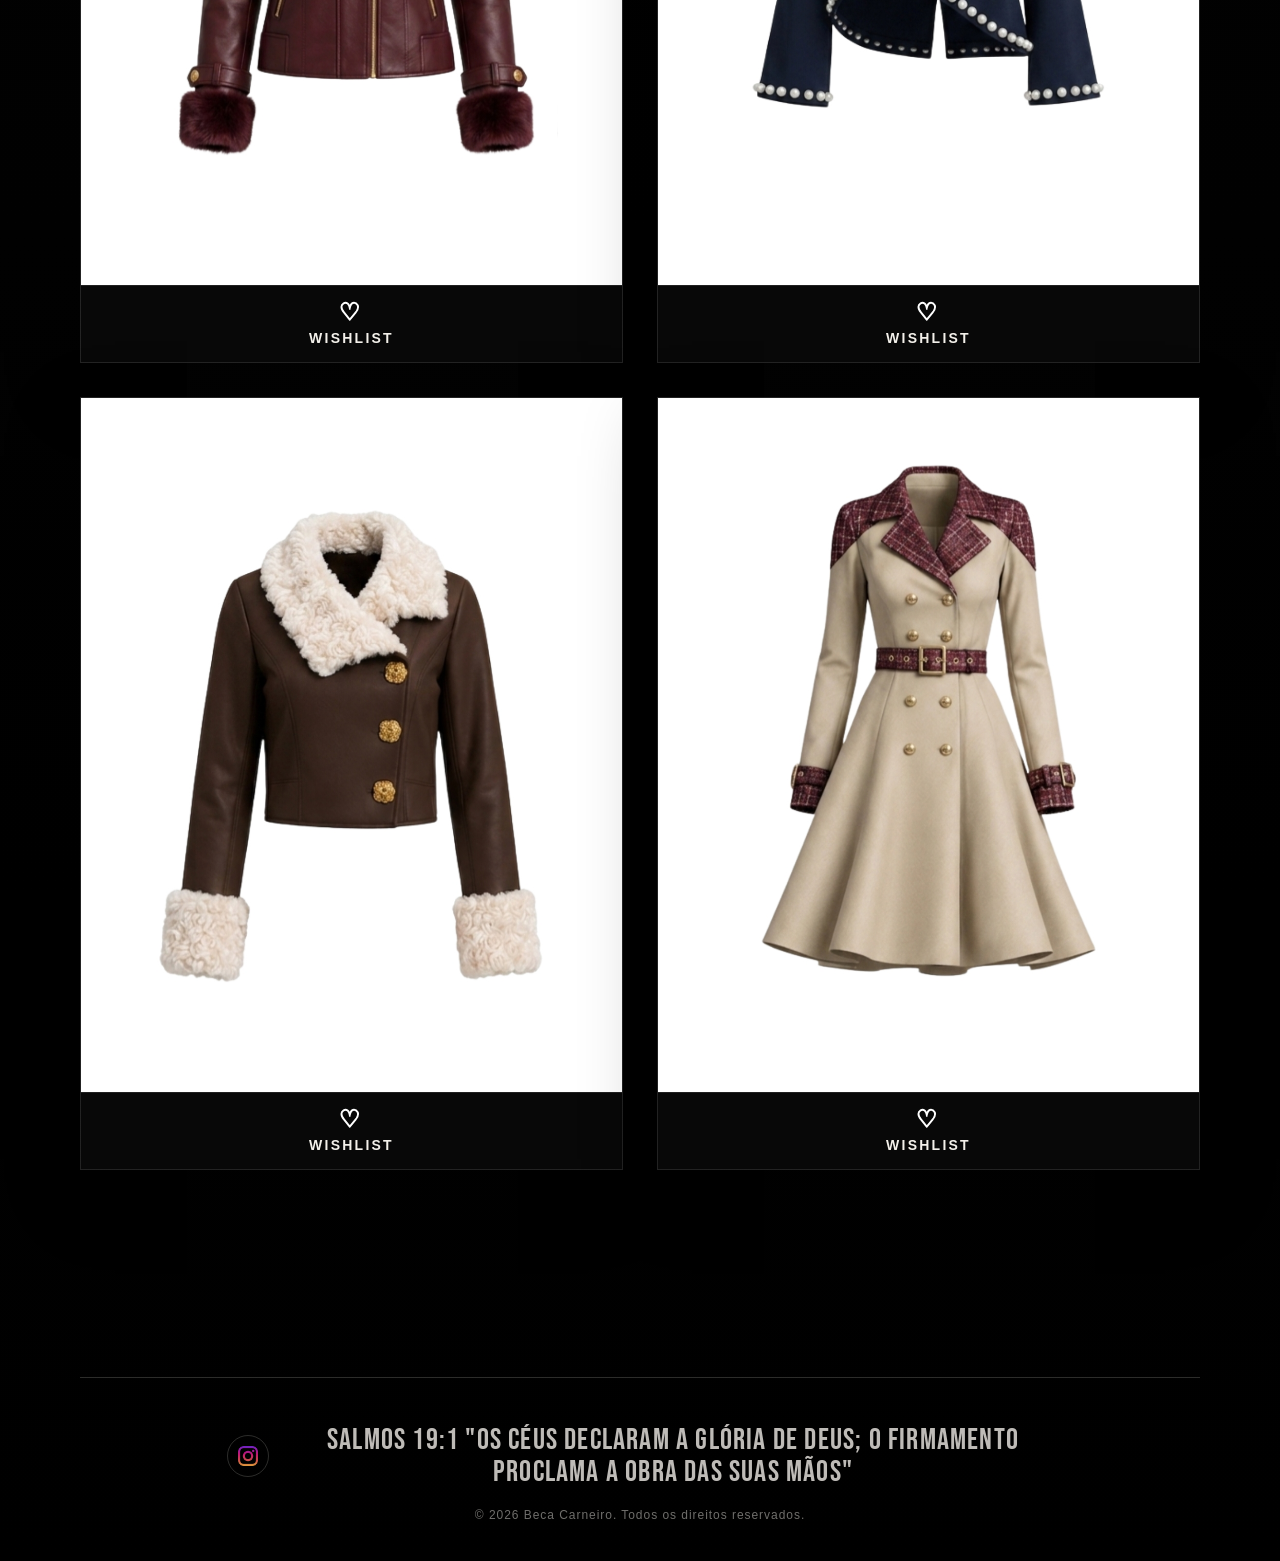
==== commit f3d33d9f: "Ajuste: ajuste no site todo, responsivo, idex e nas wishlists" ====
--- a/colecao-001.html
+++ b/colecao-001.html
@@ -88,6 +88,18 @@
             </article>
         </section>
     </main>
+    
+     <footer>
+        <div class="footer-logos">
+            <a href="https://www.instagram.com/beccarneiro/?utm_source=ig_web_button_share_sheet" target="_blank" rel="noopener noreferrer">
+                <img src="assets/instagram.png" alt="logo do instagram da marca Beca Carneiro">
+            </a>
+            <h2>Salmos 19:1 "Os céus declaram a glória de Deus; o firmamento proclama a obra das suas mãos"</h2>
+        </div>
+        
+        <p>&copy; 2026 Beca Carneiro. Todos os direitos reservados.</p>
+    </footer>
+
     <script src="js/wishlist.js"></script>
 </body>
 
--- a/css/style.css
+++ b/css/style.css
@@ -1,697 +1,830 @@
 body {
-    background:
-        radial-gradient(circle at top, rgba(255, 255, 255, 0.06), transparent 24%),
-        linear-gradient(180deg, #070707 0%, #030303 58%, #000 100%);
-    color: #f3f0ea;
-    padding-top: 100px;
+  background:
+    radial-gradient(circle at top, rgba(255, 255, 255, 0.06), transparent 24%),
+    linear-gradient(180deg, #070707 0%, #030303 58%, #000 100%);
+  color: #f3f0ea;
+  padding-top: 100px;
 }
 
 @font-face {
-    font-family: 'BebasNeue-Regular';
-    src: url(../fonts/BebasNeue-Regular.ttf) format("truetype");
-    font-weight: normal;
-    font-style: normal;
+  font-family: "BebasNeue-Regular";
+  src: url(../fonts/BebasNeue-Regular.ttf) format("truetype");
+  font-weight: normal;
+  font-style: normal;
 }
 
 :root {
-    --bebas: "BebasNeue-Regular";
-    --paper: #f3f0ea;
-    --muted: rgba(243, 240, 234, 0.72);
-    --line: rgba(255, 255, 255, 0.1);
-    --line-soft: rgba(255, 255, 255, 0.06);
-    --panel: rgba(255, 255, 255, 0.03);
+  --bebas: "BebasNeue-Regular";
+  --paper: #f3f0ea;
+  --muted: rgba(243, 240, 234, 0.72);
+  --line: rgba(255, 255, 255, 0.1);
+  --line-soft: rgba(255, 255, 255, 0.06);
+  --panel: rgba(255, 255, 255, 0.03);
 }
 
 * {
-    box-sizing: border-box;
+  box-sizing: border-box;
 }
 
 html {
     overflow-x: hidden;
 }
 
-img,
-video {
-    max-width: 100%;
-}
-
+body {
+    overflow-x: hidden;
+}
+/* gallery center style defined below */
 .topo {
-    position: fixed;
-    top: 0;
-    left: 0;
-    z-index: 1000;
-    width: 100%;
-    min-height: 100px;
-    display: flex;
-    justify-content: center;
-    align-items: center;
-    padding: 18px 32px;
-    background: rgba(0, 0, 0, 0.82);
-    border-bottom: 1px solid var(--line);
-    backdrop-filter: blur(14px);
+  position: fixed;
+  top: 0;
+  left: 0;
+  z-index: 1000;
+  width: 100%;
+  min-height: 100px;
+  display: flex;
+  justify-content: center;
+  align-items: center;
+  padding: 18px 32px;
+  background: rgba(0, 0, 0, 0.82);
+  border-bottom: 1px solid var(--line);
+  backdrop-filter: blur(14px);
 }
 
 .topo-logo {
-    display: inline-flex;
-    align-items: center;
+  display: inline-flex;
+  align-items: center;
 }
 
 .topo-logo img {
-    width: 200px;
-    display: block;
+  width: 200px;
+  display: block;
 }
 
 .topo-wishlist {
-    position: absolute;
-    right: clamp(16px, 4vw, 38px);
-    top: 50%;
-    transform: translateY(-50%);
-    color: var(--paper);
-    font-family: Arial, Helvetica, sans-serif;
-    font-size: 12px;
-    font-weight: 700;
-    letter-spacing: 0.14em;
-    text-decoration: none;
-    text-transform: uppercase;
-    transition: color .2s ease;
+  position: absolute;
+  right: clamp(16px, 4vw, 38px);
+  top: 50%;
+  transform: translateY(-50%);
+  color: var(--paper);
+  font-family: Arial, Helvetica, sans-serif;
+  font-size: 12px;
+  font-weight: 700;
+  letter-spacing: 0.14em;
+  text-decoration: none;
+  text-transform: uppercase;
+  transition: color 0.2s ease;
 }
 
 .topo-wishlist:hover,
 .topo-wishlist:focus-visible,
 .topo-wishlist[aria-current="page"] {
-    color: rgba(243, 240, 234, 0.64);
+  color: rgba(243, 240, 234, 0.64);
 }
 
 .topo-wishlist span {
-    display: inline-grid;
-    place-items: center;
-    min-width: 22px;
-    min-height: 22px;
-    margin-left: 6px;
-    border: 1px solid rgba(243, 240, 234, 0.32);
-    border-radius: 50%;
+  display: inline-grid;
+  place-items: center;
+  min-width: 22px;
+  min-height: 22px;
+  margin-left: 6px;
+  border: 1px solid rgba(243, 240, 234, 0.32);
+  border-radius: 50%;
 }
 
 .topo-menu {
-    display: flex;
-    align-items: center;
-    gap: 24px;
+  display: flex;
+  align-items: center;
+  gap: 24px;
 }
 
 .topo-menu a {
-    position: relative;
-    color: var(--paper);
-    font-family: var(--bebas);
-    font-size: 28px;
-    letter-spacing: 0.06em;
-    text-decoration: none;
-    transition: opacity .25s ease;
+  position: relative;
+  color: var(--paper);
+  font-family: var(--bebas);
+  font-size: 28px;
+  letter-spacing: 0.06em;
+  text-decoration: none;
+  transition: opacity 0.25s ease;
 }
 
 .topo-menu a::after {
-    content: "";
-    position: absolute;
-    left: 0;
-    bottom: -8px;
-    width: 100%;
-    height: 1px;
-    background: rgba(255, 255, 255, 0.65);
-    transform: scaleX(0);
-    transform-origin: center;
-    transition: transform .25s ease;
+  content: "";
+  position: absolute;
+  left: 0;
+  bottom: -8px;
+  width: 100%;
+  height: 1px;
+  background: rgba(255, 255, 255, 0.65);
+  transform: scaleX(0);
+  transform-origin: center;
+  transition: transform 0.25s ease;
 }
 
 .topo-menu a:hover,
 .topo-menu a[aria-current="page"] {
-    opacity: 0.86;
+  opacity: 0.86;
 }
 
 .topo-menu a:hover::after,
 .topo-menu a[aria-current="page"]::after {
-    transform: scaleX(1);
+  transform: scaleX(1);
 }
 
 .home {
-    position: relative;
-    min-height: calc(100vh - 100px);
-    overflow: hidden;
-    border-bottom: 1px solid var(--line-soft);
+  position: relative;
+  min-height: calc(100vh - 100px);
+  overflow: hidden;
+  border-bottom: 1px solid var(--line-soft);
 }
 
 .home::before {
-    content: "";
-    position: absolute;
-    inset: 0;
-    background:
-        linear-gradient(180deg, rgba(0, 0, 0, 0.1), rgba(0, 0, 0, 0.5) 78%, rgba(0, 0, 0, 0.75)),
-        linear-gradient(90deg, rgba(0, 0, 0, 0.34), transparent 45%, rgba(0, 0, 0, 0.26));
-    pointer-events: none;
+  content: "";
+  position: absolute;
+  inset: 0;
+  background:
+    linear-gradient(
+      180deg,
+      rgba(0, 0, 0, 0.1),
+      rgba(0, 0, 0, 0.5) 78%,
+      rgba(0, 0, 0, 0.75)
+    ),
+    linear-gradient(
+      90deg,
+      rgba(0, 0, 0, 0.34),
+      transparent 45%,
+      rgba(0, 0, 0, 0.26)
+    );
+  pointer-events: none;
 }
 
 .home video {
-    display: block;
-    width: 100%;
-    height: calc(100vh - 100px);
-    object-fit: cover;
-    filter: saturate(0.8) contrast(1.04) brightness(0.8);
+  display: block;
+  width: 100%;
+  height: calc(100vh - 100px);
+  object-fit: cover;
+  filter: saturate(0.8) contrast(1.04) brightness(0.8);
 }
 
 .galeria {
-    padding: clamp(56px, 8vw, 84px) 0 0;
+  padding: clamp(56px, 8vw, 84px) 0 0;
+}
+
+.galeria-icons {
+  padding-top: clamp(34px, 6vw, 70px);
 }
 
 .galeria h2,
 .sobre h2 {
-    margin: 0 0 28px;
-    text-align: center;
-    color: var(--paper);
-    font-size: clamp(52px, 6vw, 60px);
-    line-height: 0.92;
-    letter-spacing: 0.04em;
-    font-family: var(--bebas);
+  margin: 0 0 28px;
+  text-align: center;
+  color: var(--paper);
+  font-size: clamp(52px, 6vw, 60px);
+  line-height: 0.92;
+  letter-spacing: 0.04em;
+  font-family: var(--bebas);
 }
 
 .galeria-fts {
-    margin-top: 0;
-    padding: 12px 0 26px;
+  margin-top: 0;
+  padding: 12px 0 26px;
+}
+
+.carrossel-label {
+  width: min(1120px, calc(100% - 48px));
+  margin: 0 auto 10px;
+  color: rgba(243, 240, 234, 0.72);
+  font-family: Arial, Helvetica, sans-serif;
+  font-size: 12px;
+  font-weight: 700;
+  line-height: 1;
+  letter-spacing: 0.22em;
+  text-align: left;
+  text-transform: uppercase;
 }
 
 .galeria-fts .slick-slide {
-    padding: 0 6px;
+  padding: 0 6px;
 }
 
 .galeria-fts img {
-    width: 100%;
-    aspect-ratio: 0.8 / 1;
-    object-fit: cover;
-    display: block;
-    border-radius: 18px;
-    filter: grayscale(0.08) contrast(1.02);
-    box-shadow: 0 26px 60px rgba(0, 0, 0, 0.22);
+  width: min(100%, 330px);
+  margin: 0 auto;
+  aspect-ratio: 0.78 / 1;
+  object-fit: cover;
+  display: block;
+  border-radius: 18px;
+  filter: brightness(0.42) grayscale(0.18) contrast(1.08);
+  transform: scale(0.9);
+  opacity: 0.72;
+  box-shadow: 0 18px 42px rgba(0, 0, 0, 0.24);
+  transition:
+    filter .3s ease,
+    opacity .3s ease,
+    transform .3s ease,
+    box-shadow .3s ease;
 }
 
 .galeria-fts .slick-slide.slick-center img {
-    box-shadow: 0 38px 90px rgba(0, 0, 0, 0.36);
+  filter: brightness(1) grayscale(0.04) contrast(1.04);
+  transform: scale(1);
+  opacity: 1;
+  box-shadow: 0 38px 90px rgba(0, 0, 0, 0.44);
 }
 
 .galeria-fts .slick-prev:before,
 .galeria-fts .slick-next:before {
-    font-size: 34px;
-    color: rgba(255, 255, 255, 0.7);
+  font-size: 34px;
+  color: rgba(255, 255, 255, 0.7);
 }
 
 .galeria-fts .slick-prev {
-    left: 26px;
-    z-index: 1;
+  left: 26px;
+  z-index: 1;
 }
 
 .galeria-fts .slick-next {
-    right: 40px;
+  right: 40px;
 }
 
 .sobre {
-    width: min(980px, calc(100% - 48px));
-    margin: clamp(72px, 10vw, 110px) auto 0;
-    padding: 0;
+  width: min(980px, calc(100% - 48px));
+  margin: clamp(72px, 10vw, 110px) auto 0;
+  padding: 0;
 }
 
 .sobre h2 {
-    
-    font-size: clamp(44px, 8vw, 70px);
+  font-size: clamp(44px, 8vw, 70px);
 }
 .sobre p {
-    color: var(--paper);
-    font-family: var(--bebas);
-    font-size: clamp(22px, 3.5vw, 32px);
+  color: var(--paper);
+  font-family: var(--bebas);
+  font-size: clamp(22px, 3.5vw, 32px);
 }
 
 .sobre-intro {
-    text-align: center;
-    display: grid;
-    gap: 18px;
-    padding: 38px 34px;
-    
-    border-radius: 26px;
-    
+  text-align: center;
+  display: grid;
+  gap: 18px;
+  padding: 38px 34px;
+
+  border-radius: 26px;
 }
 
 .sobre-destaque {
-    max-width: 100%;
-    margin: 0 auto;
-    font-size: clamp(24px, 2.8vw, 32px);
-    line-height: 1.18;
-    color: var(--muted);
+  max-width: 100%;
+  margin: 0 auto;
+  font-size: clamp(24px, 2.8vw, 32px);
+  line-height: 1.18;
+  color: var(--muted);
 }
 
 .colecoes-acesso {
-    width: min(520px, calc(100% - 48px));
-    margin: clamp(64px, 8vw, 96px) auto clamp(72px, 9vw, 110px);
-    display: grid;
+  width: min(520px, calc(100% - 48px));
+  margin: clamp(64px, 8vw, 96px) auto clamp(24px, 5vw, 48px);
+  display: grid;
 }
 
 .colecao-card {
-    position: relative;
-    display: grid;
-    place-items: center;
-    min-height: clamp(112px, 12vw, 150px);
-    padding: clamp(22px, 3vw, 32px) clamp(16px, 3vw, 34px);
-    color: rgba(245, 242, 236, 0.92);
-    text-decoration: none;
-    text-transform: uppercase;
-    background:
-        linear-gradient(180deg, rgba(255, 255, 255, 0.035), rgba(255, 255, 255, 0.01)),
-        #070707;
-    border: 2px solid rgba(151, 139, 116, 0.72);
-    box-shadow:
-        inset 0 0 0 5px #060606,
-        inset 0 0 0 7px rgba(151, 139, 116, 0.38),
-        0 26px 70px rgba(0, 0, 0, 0.32);
-    overflow: hidden;
-    isolation: isolate;
-    transition:
-        transform .24s ease,
-        border-color .24s ease,
-        box-shadow .24s ease;
+  position: relative;
+  display: grid;
+  place-items: center;
+  min-height: clamp(112px, 12vw, 150px);
+  padding: clamp(22px, 3vw, 32px) clamp(16px, 3vw, 34px);
+  color: rgba(245, 242, 236, 0.92);
+  text-decoration: none;
+  text-transform: uppercase;
+  background:
+    linear-gradient(
+      180deg,
+      rgba(255, 255, 255, 0.035),
+      rgba(255, 255, 255, 0.01)
+    ),
+    #070707;
+  border: 2px solid rgba(151, 139, 116, 0.72);
+  box-shadow:
+    inset 0 0 0 5px #060606,
+    inset 0 0 0 7px rgba(151, 139, 116, 0.38),
+    0 26px 70px rgba(0, 0, 0, 0.32);
+  overflow: hidden;
+  isolation: isolate;
+  transition:
+    transform 0.24s ease,
+    border-color 0.24s ease,
+    box-shadow 0.24s ease;
 }
 
 .colecao-card::before,
 .colecao-card::after {
-    content: "";
-    position: absolute;
-    inset: 16px;
-    pointer-events: none;
-    z-index: -1;
+  content: "";
+  position: absolute;
+  inset: 16px;
+  pointer-events: none;
+  z-index: -1;
 }
 
 .colecao-card::before {
-    border: 1px solid rgba(151, 139, 116, 0.42);
-    box-shadow: inset 0 0 26px rgba(255, 255, 255, 0.035);
+  border: 1px solid rgba(151, 139, 116, 0.42);
+  box-shadow: inset 0 0 26px rgba(255, 255, 255, 0.035);
 }
 
 .colecao-card::after {
-    background:
-        linear-gradient(135deg, rgba(151, 139, 116, 0.78) 0 2px, transparent 2px 10px, rgba(151, 139, 116, 0.54) 10px 12px, transparent 12px) top left / 48px 48px no-repeat,
-        linear-gradient(225deg, rgba(151, 139, 116, 0.78) 0 2px, transparent 2px 10px, rgba(151, 139, 116, 0.54) 10px 12px, transparent 12px) top right / 48px 48px no-repeat,
-        linear-gradient(45deg, rgba(151, 139, 116, 0.78) 0 2px, transparent 2px 10px, rgba(151, 139, 116, 0.54) 10px 12px, transparent 12px) bottom left / 48px 48px no-repeat,
-        linear-gradient(315deg, rgba(151, 139, 116, 0.78) 0 2px, transparent 2px 10px, rgba(151, 139, 116, 0.54) 10px 12px, transparent 12px) bottom right / 48px 48px no-repeat;
+  background:
+    linear-gradient(
+        135deg,
+        rgba(151, 139, 116, 0.78) 0 2px,
+        transparent 2px 10px,
+        rgba(151, 139, 116, 0.54) 10px 12px,
+        transparent 12px
+      )
+      top left / 48px 48px no-repeat,
+    linear-gradient(
+        225deg,
+        rgba(151, 139, 116, 0.78) 0 2px,
+        transparent 2px 10px,
+        rgba(151, 139, 116, 0.54) 10px 12px,
+        transparent 12px
+      )
+      top right / 48px 48px no-repeat,
+    linear-gradient(
+        45deg,
+        rgba(151, 139, 116, 0.78) 0 2px,
+        transparent 2px 10px,
+        rgba(151, 139, 116, 0.54) 10px 12px,
+        transparent 12px
+      )
+      bottom left / 48px 48px no-repeat,
+    linear-gradient(
+        315deg,
+        rgba(151, 139, 116, 0.78) 0 2px,
+        transparent 2px 10px,
+        rgba(151, 139, 116, 0.54) 10px 12px,
+        transparent 12px
+      )
+      bottom right / 48px 48px no-repeat;
 }
 
 .colecao-card:hover,
 .colecao-card:focus-visible {
-    transform: translateY(-4px);
-    border-color: rgba(232, 222, 198, 0.86);
-    box-shadow:
-        inset 0 0 0 5px #060606,
-        inset 0 0 0 7px rgba(232, 222, 198, 0.5),
-        0 32px 86px rgba(0, 0, 0, 0.45);
+  transform: translateY(-4px);
+  border-color: rgba(232, 222, 198, 0.86);
+  box-shadow:
+    inset 0 0 0 5px #060606,
+    inset 0 0 0 7px rgba(232, 222, 198, 0.5),
+    0 32px 86px rgba(0, 0, 0, 0.45);
 }
 
 .colecao-numero {
-    display: block;
-    font-family: Georgia, "Times New Roman", serif;
-    font-size: clamp(32px, 4.6vw, 56px);
-    line-height: 0.92;
-    letter-spacing: 0.08em;
-    text-align: center;
-    text-shadow:
-        0 2px 0 rgba(255, 255, 255, 0.12),
-        0 8px 18px rgba(0, 0, 0, 0.7);
+  display: block;
+  font-family: Georgia, "Times New Roman", serif;
+  font-size: clamp(32px, 4.6vw, 56px);
+  line-height: 0.92;
+  letter-spacing: 0.08em;
+  text-align: center;
+  text-shadow:
+    0 2px 0 rgba(255, 255, 255, 0.12),
+    0 8px 18px rgba(0, 0, 0, 0.7);
 }
 
 .colecao-acao {
-    display: inline-flex;
-    align-items: center;
-    gap: 12px;
-    margin-top: 16px;
-    font-family: Arial, Helvetica, sans-serif;
-    font-size: clamp(13px, 1.8vw, 20px);
-    font-weight: 700;
-    line-height: 1;
-    letter-spacing: 0.12em;
-    color: rgba(245, 242, 236, 0.86);
+  display: inline-flex;
+  align-items: center;
+  gap: 12px;
+  margin-top: 16px;
+  font-family: Arial, Helvetica, sans-serif;
+  font-size: clamp(13px, 1.8vw, 20px);
+  font-weight: 700;
+  line-height: 1;
+  letter-spacing: 0.12em;
+  color: rgba(245, 242, 236, 0.86);
 }
 
 .pagina-colecao {
-    padding-bottom: clamp(70px, 9vw, 120px);
+  padding-bottom: clamp(70px, 9vw, 120px);
 }
 
 .colecao-hero {
-    width: min(1120px, calc(100% - 48px));
-    margin: 0 auto;
-    padding: clamp(54px, 8vw, 88px) 0 clamp(30px, 5vw, 54px);
-    text-align: center;
+  width: min(1120px, calc(100% - 48px));
+  margin: 0 auto;
+  padding: clamp(54px, 8vw, 88px) 0 clamp(30px, 5vw, 54px);
+  text-align: center;
 }
 
 .colecao-hero p {
-    margin: 0 0 12px;
-    font-family: Arial, Helvetica, sans-serif;
-    font-size: clamp(13px, 1.5vw, 16px);
-    font-weight: 700;
-    letter-spacing: 0.24em;
-    text-transform: uppercase;
-    color: var(--muted);
+  margin: 0 0 12px;
+  font-family: Arial, Helvetica, sans-serif;
+  font-size: clamp(13px, 1.5vw, 16px);
+  font-weight: 700;
+  letter-spacing: 0.24em;
+  text-transform: uppercase;
+  color: var(--muted);
 }
 
 .colecao-hero h1 {
-    margin: 0;
-    font-family: var(--bebas);
-    font-size: clamp(62px, 9vw, 112px);
-    font-weight: 400;
-    line-height: 0.9;
-    letter-spacing: 0.05em;
-    text-transform: uppercase;
-    color: var(--paper);
+  margin: 0;
+  font-family: var(--bebas);
+  font-size: clamp(62px, 9vw, 112px);
+  font-weight: 400;
+  line-height: 0.9;
+  letter-spacing: 0.05em;
+  text-transform: uppercase;
+  color: var(--paper);
 }
 
 .pecas-grid {
-    width: min(1120px, calc(100% - 48px));
-    margin: 0 auto;
-    display: grid;
-    grid-template-columns: repeat(2, minmax(0, 1fr));
-    gap: clamp(18px, 3vw, 34px);
+  width: min(1120px, calc(100% - 48px));
+  margin: 0 auto;
+  display: grid;
+  grid-template-columns: repeat(2, minmax(0, 1fr));
+  gap: clamp(18px, 3vw, 34px);
 }
 
 .peca-card {
-    min-width: 0;
-    background: rgba(255, 255, 255, 0.035);
-    border: 1px solid rgba(255, 255, 255, 0.1);
-    box-shadow: 0 24px 70px rgba(0, 0, 0, 0.32);
-    overflow: hidden;
+  min-width: 0;
+  background: rgba(255, 255, 255, 0.035);
+  border: 1px solid rgba(255, 255, 255, 0.1);
+  box-shadow: 0 24px 70px rgba(0, 0, 0, 0.32);
+  overflow: hidden;
 }
 
 .peca-card img {
-    display: block;
-    width: 100%;
-    aspect-ratio: 0.78 / 1;
-    object-fit: cover;
+  display: block;
+  width: 100%;
+  aspect-ratio: 0.78 / 1;
+  object-fit: cover;
 }
 
 .peca-link {
-    display: block;
-    color: inherit;
-    text-decoration: none;
-    overflow: hidden;
+  display: block;
+  color: inherit;
+  text-decoration: none;
+  overflow: hidden;
 }
 
 .peca-link img {
-    transition:
-        transform .28s ease,
-        filter .28s ease;
+  transition:
+    transform 0.28s ease,
+    filter 0.28s ease;
 }
 
 .peca-link:hover img,
 .peca-link:focus-visible img {
-    transform: scale(1.025);
-    filter: brightness(0.86);
+  transform: scale(1.025);
+  filter: brightness(0.86);
 }
 
 .wishlist-btn {
-    width: 100%;
-    min-height: 76px;
+  width: 100%;
+  min-height: 76px;
+  display: flex;
+  flex-direction: column;
+  align-items: center;
+  justify-content: center;
+  gap: 6px;
+  padding: 14px 20px 16px;
+  border: 0;
+  border-top: 1px solid rgba(255, 255, 255, 0.1);
+  color: var(--paper);
+  background: #080808;
+  font-family: Arial, Helvetica, sans-serif;
+  font-size: 14px;
+  font-weight: 700;
+  letter-spacing: 0.16em;
+  text-transform: uppercase;
+  cursor: pointer;
+  transition: color 0.2s ease;
+}
+
+.wishlist-btn::before {
+  content: "♡";
+  display: block;
+  color: transparent;
+  -webkit-text-stroke: 1.4px #fff;
+  font-size: 24px;
+  line-height: 1;
+  font-weight: 400;
+}
+
+.wishlist-btn:hover,
+.wishlist-btn:focus-visible {
+  color: rgba(245, 242, 236, 0.58);
+  outline: none;
+}
+
+.wishlist-btn:hover::before,
+.wishlist-btn:focus-visible::before {
+  -webkit-text-stroke-color: rgba(245, 242, 236, 0.58);
+}
+
+.wishlist-btn.is-saved {
+  color: var(--paper);
+}
+
+.wishlist-btn.is-saved::before {
+  content: "♥";
+  color: var(--paper);
+  -webkit-text-stroke-color: var(--paper);
+}
+
+.pagina-peca {
+  width: min(1180px, calc(100% - 48px));
+  margin: 0 auto;
+  padding: clamp(42px, 6vw, 76px) 0 clamp(72px, 9vw, 120px);
+}
+
+.voltar-colecao {
+  display: inline-flex;
+  margin-bottom: 28px;
+  color: var(--muted);
+  font-family: Arial, Helvetica, sans-serif;
+  font-size: 13px;
+  font-weight: 700;
+  letter-spacing: 0.12em;
+  text-decoration: none;
+  text-transform: uppercase;
+  transition: color 0.2s ease;
+}
+
+.voltar-colecao:hover,
+.voltar-colecao:focus-visible {
+  color: var(--paper);
+}
+
+.detalhe-peca {
+  display: grid;
+  grid-template-columns: minmax(0, 1.08fr) minmax(320px, 0.72fr);
+  gap: clamp(28px, 5vw, 62px);
+  align-items: start;
+}
+
+.peca-imagem-principal {
+  position: relative;
+  background: #f7f6f2;
+  overflow: hidden;
+}
+
+.peca-slides img {
+  display: block;
+  width: 100%;
+  aspect-ratio: 0.78 / 1;
+  object-fit: contain;
+}
+
+.carrossel-seta {
+  position: absolute;
+  top: 50%;
+  z-index: 2;
+  width: 46px;
+  height: 46px;
+  display: grid;
+  place-items: center;
+  border: 1px solid rgba(0, 0, 0, 0.14);
+  border-radius: 50%;
+  color: #101010;
+  background: rgba(255, 255, 255, 0.74);
+  font-size: 34px;
+  line-height: 1;
+  cursor: pointer;
+  transform: translateY(-50%);
+  transition:
+    background 0.2s ease,
+    transform 0.2s ease;
+}
+
+.carrossel-seta:hover,
+.carrossel-seta:focus-visible {
+  background: #fff;
+  transform: translateY(-50%) scale(1.06);
+}
+
+.carrossel-anterior {
+  left: 18px;
+}
+
+.carrossel-proxima {
+  right: 18px;
+}
+
+.peca-miniaturas {
+  margin-top: 12px;
+}
+
+.peca-miniaturas .slick-slide {
+  padding: 0 5px;
+}
+
+.peca-miniaturas .slick-slide > div {
+  border: 1px solid transparent;
+  background: rgba(255, 255, 255, 0.08);
+  cursor: pointer;
+  overflow: hidden;
+}
+
+.peca-miniaturas .slick-current > div {
+  border-color: var(--paper);
+}
+
+.peca-miniaturas img {
+  display: block;
+  width: 100%;
+  aspect-ratio: 0.78 / 1;
+  object-fit: cover;
+}
+
+.peca-info {
+  position: sticky;
+  top: 124px;
+  padding-top: 10px;
+}
+
+.peca-marca {
+  margin: 0 0 16px;
+  padding-top: 24px;
+  border-top: 2px solid var(--paper);
+  color: var(--paper);
+  font-family: Arial, Helvetica, sans-serif;
+  font-size: 14px;
+  font-weight: 700;
+  letter-spacing: 0.18em;
+  text-transform: uppercase;
+}
+
+.peca-info h1 {
+  margin: 0 0 14px;
+  color: var(--paper);
+  font-family: var(--bebas);
+  font-size: clamp(50px, 7vw, 86px);
+  font-weight: 400;
+  line-height: 0.9;
+  letter-spacing: 0.06em;
+  text-transform: uppercase;
+}
+
+.peca-info p {
+  margin: 0;
+  color: var(--muted);
+  font-family: Arial, Helvetica, sans-serif;
+  font-size: 17px;
+  line-height: 1.55;
+}
+
+.peca-detalhes {
+  display: grid;
+  gap: 14px;
+  margin: 28px 0;
+  padding: 0;
+}
+
+.peca-detalhes div {
+  display: flex;
+  justify-content: space-between;
+  gap: 18px;
+  padding-bottom: 12px;
+  border-bottom: 1px solid rgba(255, 255, 255, 0.1);
+}
+
+.peca-detalhes dt,
+.peca-detalhes dd {
+  margin: 0;
+  font-family: Arial, Helvetica, sans-serif;
+  font-size: 14px;
+}
+
+.peca-detalhes dt {
+  color: rgba(243, 240, 234, 0.5);
+}
+
+.peca-detalhes dd {
+  color: var(--paper);
+  text-align: right;
+}
+
+.wishlist-detalhe {
+  border: 1px solid rgba(255, 255, 255, 0.16);
+}
+
+.pagina-wishlist {
+  padding-bottom: clamp(72px, 9vw, 120px);
+}
+
+.wishlist-grid {
+  width: min(1120px, calc(100% - 48px));
+  margin: 0 auto;
+  display: grid;
+  grid-template-columns: repeat(2, minmax(0, 1fr));
+  gap: clamp(18px, 3vw, 34px);
+}
+
+.wishlist-card {
+  min-width: 0;
+  background: rgba(255, 255, 255, 0.035);
+  border: 1px solid rgba(255, 255, 255, 0.1);
+  box-shadow: 0 24px 70px rgba(0, 0, 0, 0.32);
+  overflow: hidden;
+}
+
+.wishlist-card img {
+  display: block;
+  width: 100%;
+  aspect-ratio: 0.78 / 1;
+  object-fit: cover;
+}
+
+.wishlist-card h2 {
+  margin: 0;
+  padding: 20px 18px 0;
+  color: var(--paper);
+  font-family: var(--bebas);
+  font-size: clamp(34px, 5vw, 54px);
+  font-weight: 400;
+  letter-spacing: 0.06em;
+  text-transform: uppercase;
+}
+
+.wishlist-vazia {
+  width: min(720px, calc(100% - 48px));
+  margin: 0 auto;
+  padding: 44px 24px;
+  text-align: center;
+  border: 1px solid rgba(255, 255, 255, 0.1);
+  background: rgba(255, 255, 255, 0.035);
+}
+
+.wishlist-vazia p {
+  margin: 0 0 24px;
+  color: var(--paper);
+  font-family: var(--bebas);
+  font-size: clamp(34px, 6vw, 56px);
+  letter-spacing: 0.05em;
+  text-transform: uppercase;
+}
+
+[hidden] {
+  display: none !important;
+}
+
+footer {
+    width: min(1120px, calc(100% - 48px));
+    margin: clamp(56px, 8vw, 92px) auto 0;
+    padding: clamp(28px, 5vw, 46px) 0 clamp(24px, 4vw, 38px);
     display: flex;
     flex-direction: column;
     align-items: center;
+    gap: 18px;
+    border-top: 1px solid rgba(243, 240, 234, 0.18);
+    text-align: center;
+}
+
+footer p {
+    margin: 0;
+    color: rgba(243, 240, 234, 0.46);
+    font-family: Arial, Helvetica, sans-serif;
+    font-size: 12px;
+    line-height: 1.4;
+    letter-spacing: 0.08em;
+}
+
+.footer-logos {
+    width: 100%;
+    display: flex;
+    align-items: center;
     justify-content: center;
-    gap: 6px;
-    padding: 14px 20px 16px;
-    border: 0;
-    border-top: 1px solid rgba(255, 255, 255, 0.1);
-    color: var(--paper);
-    background: #080808;
-    font-family: Arial, Helvetica, sans-serif;
-    font-size: 14px;
-    font-weight: 700;
-    letter-spacing: 0.16em;
-    text-transform: uppercase;
-    cursor: pointer;
+    gap: clamp(14px, 3vw, 24px);
+}
+
+.footer-logos a {
+    flex: 0 0 auto;
+    display: inline-grid;
+    place-items: center;
+    width: 42px;
+    height: 42px;
+    border: 1px solid rgba(243, 240, 234, 0.18);
+    border-radius: 50%;
     transition:
-        color .2s ease;
-}
-
-.wishlist-btn::before {
-    content: "♡";
-    display: block;
-    color: transparent;
-    -webkit-text-stroke: 1.4px #fff;
-    font-size: 24px;
-    line-height: 1;
+        border-color .2s ease,
+        opacity .2s ease,
+        transform .2s ease;
+}
+
+.footer-logos a:hover,
+.footer-logos a:focus-visible {
+    border-color: rgba(243, 240, 234, 0.56);
+    opacity: 0.78;
+    transform: translateY(-2px);
+}
+
+.footer-logos img {
+    width: 20px;
+    height: 20px;
+    object-fit: contain;
+}
+
+.footer-logos h2 {
+    max-width: 760px;
+    margin: 0;
+    color: rgba(243, 240, 234, 0.78);
+    font-family: var(--bebas);
+    font-size: clamp(20px, 2.4vw, 30px);
     font-weight: 400;
-}
-
-.wishlist-btn:hover,
-.wishlist-btn:focus-visible {
-    color: rgba(245, 242, 236, 0.58);
-    outline: none;
-}
-
-.wishlist-btn:hover::before,
-.wishlist-btn:focus-visible::before {
-    -webkit-text-stroke-color: rgba(245, 242, 236, 0.58);
-}
-
-.wishlist-btn.is-saved {
-    color: var(--paper);
-}
-
-.wishlist-btn.is-saved::before {
-    content: "♥";
-    color: var(--paper);
-    -webkit-text-stroke-color: var(--paper);
-}
-
-.pagina-peca {
-    width: min(1180px, calc(100% - 48px));
-    margin: 0 auto;
-    padding: clamp(42px, 6vw, 76px) 0 clamp(72px, 9vw, 120px);
-}
-
-.voltar-colecao {
-    display: inline-flex;
-    margin-bottom: 28px;
-    color: var(--muted);
-    font-family: Arial, Helvetica, sans-serif;
-    font-size: 13px;
-    font-weight: 700;
-    letter-spacing: 0.12em;
-    text-decoration: none;
-    text-transform: uppercase;
-    transition: color .2s ease;
-}
-
-.voltar-colecao:hover,
-.voltar-colecao:focus-visible {
-    color: var(--paper);
-}
-
-.detalhe-peca {
-    display: grid;
-    grid-template-columns: minmax(0, 1.08fr) minmax(320px, 0.72fr);
-    gap: clamp(28px, 5vw, 62px);
-    align-items: start;
-}
-
-.peca-imagem-principal {
-    position: relative;
-    background: #f7f6f2;
-    overflow: hidden;
-}
-
-.peca-slides img {
-    display: block;
-    width: 100%;
-    aspect-ratio: 0.78 / 1;
-    object-fit: contain;
-}
-
-.carrossel-seta {
-    position: absolute;
-    top: 50%;
-    z-index: 2;
-    width: 46px;
-    height: 46px;
-    display: grid;
-    place-items: center;
-    border: 1px solid rgba(0, 0, 0, 0.14);
-    border-radius: 50%;
-    color: #101010;
-    background: rgba(255, 255, 255, 0.74);
-    font-size: 34px;
-    line-height: 1;
-    cursor: pointer;
-    transform: translateY(-50%);
-    transition:
-        background .2s ease,
-        transform .2s ease;
-}
-
-.carrossel-seta:hover,
-.carrossel-seta:focus-visible {
-    background: #fff;
-    transform: translateY(-50%) scale(1.06);
-}
-
-.carrossel-anterior {
-    left: 18px;
-}
-
-.carrossel-proxima {
-    right: 18px;
-}
-
-.peca-miniaturas {
-    margin-top: 12px;
-}
-
-.peca-miniaturas .slick-slide {
-    padding: 0 5px;
-}
-
-.peca-miniaturas .slick-slide > div {
-    border: 1px solid transparent;
-    background: rgba(255, 255, 255, 0.08);
-    cursor: pointer;
-    overflow: hidden;
-}
-
-.peca-miniaturas .slick-current > div {
-    border-color: var(--paper);
-}
-
-.peca-miniaturas img {
-    display: block;
-    width: 100%;
-    aspect-ratio: 0.78 / 1;
-    object-fit: cover;
-}
-
-.peca-info {
-    position: sticky;
-    top: 124px;
-    padding-top: 10px;
-}
-
-.peca-marca {
-    margin: 0 0 16px;
-    padding-top: 24px;
-    border-top: 2px solid var(--paper);
-    color: var(--paper);
-    font-family: Arial, Helvetica, sans-serif;
-    font-size: 14px;
-    font-weight: 700;
-    letter-spacing: 0.18em;
-    text-transform: uppercase;
-}
-
-.peca-info h1 {
-    margin: 0 0 14px;
-    color: var(--paper);
-    font-family: var(--bebas);
-    font-size: clamp(50px, 7vw, 86px);
-    font-weight: 400;
-    line-height: 0.9;
-    letter-spacing: 0.06em;
-    text-transform: uppercase;
-}
-
-.peca-info p {
-    margin: 0;
-    color: var(--muted);
-    font-family: Arial, Helvetica, sans-serif;
-    font-size: 17px;
-    line-height: 1.55;
-}
-
-.peca-detalhes {
-    display: grid;
-    gap: 14px;
-    margin: 28px 0;
-    padding: 0;
-}
-
-.peca-detalhes div {
-    display: flex;
-    justify-content: space-between;
-    gap: 18px;
-    padding-bottom: 12px;
-    border-bottom: 1px solid rgba(255, 255, 255, 0.1);
-}
-
-.peca-detalhes dt,
-.peca-detalhes dd {
-    margin: 0;
-    font-family: Arial, Helvetica, sans-serif;
-    font-size: 14px;
-}
-
-.peca-detalhes dt {
-    color: rgba(243, 240, 234, 0.5);
-}
-
-.peca-detalhes dd {
-    color: var(--paper);
-    text-align: right;
-}
-
-.wishlist-detalhe {
-    border: 1px solid rgba(255, 255, 255, 0.16);
-}
-
-.pagina-wishlist {
-    padding-bottom: clamp(72px, 9vw, 120px);
-}
-
-.wishlist-grid {
-    width: min(1120px, calc(100% - 48px));
-    margin: 0 auto;
-    display: grid;
-    grid-template-columns: repeat(2, minmax(0, 1fr));
-    gap: clamp(18px, 3vw, 34px);
-}
-
-.wishlist-card {
-    min-width: 0;
-    background: rgba(255, 255, 255, 0.035);
-    border: 1px solid rgba(255, 255, 255, 0.1);
-    box-shadow: 0 24px 70px rgba(0, 0, 0, 0.32);
-    overflow: hidden;
-}
-
-.wishlist-card img {
-    display: block;
-    width: 100%;
-    aspect-ratio: 0.78 / 1;
-    object-fit: cover;
-}
-
-.wishlist-card h2 {
-    margin: 0;
-    padding: 20px 18px 0;
-    color: var(--paper);
-    font-family: var(--bebas);
-    font-size: clamp(34px, 5vw, 54px);
-    font-weight: 400;
-    letter-spacing: 0.06em;
-    text-transform: uppercase;
-}
-
-.wishlist-vazia {
-    width: min(720px, calc(100% - 48px));
-    margin: 0 auto;
-    padding: 44px 24px;
-    text-align: center;
-    border: 1px solid rgba(255, 255, 255, 0.1);
-    background: rgba(255, 255, 255, 0.035);
-}
-
-.wishlist-vazia p {
-    margin: 0 0 24px;
-    color: var(--paper);
-    font-family: var(--bebas);
-    font-size: clamp(34px, 6vw, 56px);
-    letter-spacing: 0.05em;
-    text-transform: uppercase;
-}
-
-[hidden] {
-    display: none !important;
-}
+    line-height: 1.08;
+    letter-spacing: 0.04em;
+}
--- a/css/responsivo.css
+++ b/css/responsivo.css
@@ -55,6 +55,7 @@
 
     .galeria-fts img {
         border-radius: 14px;
+        width: min(100%, 300px);
     }
 
     .sobre-intro {
@@ -152,6 +153,14 @@
 
     .galeria-fts img {
         aspect-ratio: 0.78 / 1;
+        width: min(100%, 280px);
+    }
+
+    .carrossel-label {
+        width: min(100% - 28px, 720px);
+        margin-bottom: 8px;
+        font-size: 11px;
+        letter-spacing: 0.18em;
     }
 
     .sobre {
@@ -192,6 +201,21 @@
         font-size: 22px;
     }
 
+    footer {
+        width: min(100% - 28px, 720px);
+        margin-top: 54px;
+        padding-top: 30px;
+    }
+
+    .footer-logos {
+        align-items: center;
+        gap: 14px;
+    }
+
+    .footer-logos h2 {
+        font-size: clamp(18px, 4vw, 24px);
+    }
+
 }
 
 @media (max-width: 620px) {
@@ -237,6 +261,14 @@
 
     .galeria {
         padding-top: 56px;
+    }
+
+    .galeria-fts img {
+        width: min(100%, 250px);
+    }
+
+    .galeria-icons {
+        padding-top: 34px;
     }
 
     .galeria-imersiva {
@@ -441,6 +473,504 @@
         width: 64px;
     }
 }
+@media (min-width: 1600px) {
+    .galeria-imersiva {
+        background-size: 1600px auto;
+    }
+}
+
+@media (max-width: 1280px) {
+    .home,
+    .home video {
+        min-height: calc(100svh - 92px);
+        height: calc(100svh - 92px);
+    }
+
+    .galeria-fts {
+        padding-bottom: 18px;
+    }
+
+    .palco-3d {
+        left: 62%;
+        bottom: clamp(88px, 11vh, 130px);
+        width: clamp(320px, 42vw, 500px);
+        height: 78vh;
+    }
+
+    .referencia-look {
+        left: clamp(250px, 25vw, 330px);
+        width: clamp(126px, 14vw, 170px);
+    }
+}
+
+@media (max-width: 1024px) {
+    body {
+        padding-top: 92px;
+    }
+
+    .topo {
+        min-height: 92px;
+        padding: 16px 24px;
+    }
+
+    .topo-logo img {
+        width: 170px;
+    }
+
+    .topo-wishlist {
+        right: 18px;
+        font-size: 11px;
+        letter-spacing: 0.1em;
+    }
+
+    .galeria-imersiva {
+        background-position: 48% center;
+        background-size: auto 86svh;
+    }
+
+    .galeria-fts img {
+        border-radius: 14px;
+        width: min(100%, 300px);
+    }
+
+    .sobre-intro {
+        padding: 30px 22px;
+    }
+
+    .looks-lista {
+        right: 22px;
+    }
+
+    .pagina-peca {
+        width: min(100% - 40px, 900px);
+    }
+
+    .detalhe-peca {
+        grid-template-columns: 1fr;
+        gap: 34px;
+    }
+
+    .peca-info {
+        position: static;
+        padding-top: 0;
+    }
+
+    .peca-marca {
+        padding-top: 20px;
+    }
+}
+
+@media (max-width: 900px) {
+    .topo {
+        grid-template-columns: 1fr auto;
+    }
+
+    .menu-principal {
+        display: none;
+    }
+
+    .galeria-imersiva {
+        background-position: 46% center;
+        background-size: auto 82svh;
+    }
+
+    .palco-3d {
+        left: 58%;
+        bottom: 142px;
+        width: min(72vw, 440px);
+        height: 72vh;
+    }
+
+    .referencia-look {
+        left: 28px;
+        bottom: 260px;
+        width: 112px;
+    }
+
+    .looks-lista {
+        top: auto;
+        right: auto;
+        left: 28px;
+        bottom: 28px;
+        width: calc(100% - 56px);
+        display: flex;
+        align-items: end;
+        gap: 14px;
+        overflow-x: auto;
+        overflow-y: hidden;
+        padding-bottom: 2px;
+    }
+
+    .look-card {
+        flex: 0 0 auto;
+        width: 82px;
+    }
+
+    .look-card model-viewer {
+        width: 80px;
+    }
+
+    .contador {
+        display: none;
+    }
+}
+
+@media (max-width: 760px) {
+    .galeria h2,
+    .sobre h2 {
+        margin-bottom: 20px;
+        font-size: clamp(42px, 13vw, 58px);
+    }
+
+    .galeria-fts .slick-slide {
+        padding: 0 5px;
+    }
+
+    .galeria-fts img {
+        aspect-ratio: 0.78 / 1;
+        width: min(100%, 280px);
+    }
+
+    .carrossel-label {
+        width: min(100% - 28px, 720px);
+        margin-bottom: 8px;
+        font-size: 11px;
+        letter-spacing: 0.18em;
+    }
+
+    .sobre {
+        width: min(100% - 28px, 620px);
+    }
+
+    .sobre-destaque {
+        line-height: 1.22;
+    }
+
+    .colecoes-acesso {
+        width: min(100% - 28px, 760px);
+        gap: 18px;
+    }
+
+    .colecao-card {
+        min-height: 112px;
+    }
+
+    .colecao-hero,
+    .pecas-grid,
+    .wishlist-grid {
+        width: min(100% - 28px, 720px);
+    }
+
+    .pecas-grid,
+    .wishlist-grid {
+        gap: 18px;
+    }
+
+    .wishlist-btn {
+        min-height: 68px;
+        padding: 12px 14px 14px;
+        font-size: 12px;
+    }
+
+    .wishlist-btn::before {
+        font-size: 22px;
+    }
+
+    footer {
+        width: min(100% - 28px, 720px);
+        margin-top: 54px;
+        padding-top: 30px;
+    }
+
+    .footer-logos {
+        align-items: center;
+        gap: 14px;
+    }
+
+    .footer-logos h2 {
+        font-size: clamp(18px, 4vw, 24px);
+    }
+
+}
+
+@media (max-width: 620px) {
+    body {
+        padding-top: 88px;
+    }
+
+    .topo {
+        min-height: 88px;
+        padding: 14px 16px;
+    }
+
+    .topo-logo img,
+    .topo img {
+        width: 140px;
+    }
+
+    .topo-wishlist {
+        right: 12px;
+    }
+
+    .topo-wishlist span {
+        min-width: 20px;
+        min-height: 20px;
+        margin-left: 2px;
+    }
+
+    .topo-menu {
+        gap: 14px;
+    }
+
+    .topo-menu a {
+        font-size: 20px;
+    }
+
+    .home {
+        min-height: calc(100svh - 88px);
+    }
+
+    .home video {
+        height: calc(100svh - 88px);
+    }
+
+    .galeria {
+        padding-top: 56px;
+    }
+
+    /* keep default gallery sizing from global styles; remove local scale/translate overrides */
+
+    .galeria-icons {
+        padding-top: 34px;
+    }
+
+    .galeria-imersiva {
+        background-position: 43% center;
+        background-size: auto 78svh;
+    }
+
+    .palco-3d {
+        left: 60%;
+        bottom: 150px;
+        width: min(76vw, 340px);
+        height: 62vh;
+    }
+
+    .referencia-look {
+        left: 22px;
+        bottom: 268px;
+        width: 92px;
+        padding: 5px;
+    }
+
+    .look-info {
+        left: 22px;
+        bottom: 150px;
+        max-width: 270px;
+    }
+
+    .look-kicker {
+        margin-bottom: 10px;
+        font-size: 13px;
+    }
+
+    .look-info h1 {
+        font-size: 54px;
+    }
+
+    .linha-decorativa {
+        width: 210px;
+        margin-top: 22px;
+    }
+
+    .looks-lista {
+        left: 20px;
+        bottom: 20px;
+        width: calc(100% - 40px);
+    }
+
+    .look-card {
+        width: 70px;
+    }
+
+    .look-card span {
+        font-size: 12px;
+    }
+
+    .look-card model-viewer {
+        width: 68px;
+    }
+
+    .setas {
+        display: none;
+    }
+
+    .sobre {
+        margin-top: 62px;
+    }
+
+    .sobre-intro {
+        padding: 22px;
+        border-radius: 20px;
+    }
+
+    .sobre p {
+        font-size: 18px;
+    }
+
+    .colecoes-acesso {
+        margin-top: 54px;
+    }
+
+    .colecao-card {
+        min-height: 104px;
+        padding: 22px 16px;
+        box-shadow:
+            inset 0 0 0 4px #060606,
+            inset 0 0 0 6px rgba(151, 139, 116, 0.38),
+            0 22px 54px rgba(0, 0, 0, 0.3);
+    }
+
+    .colecao-card::before,
+    .colecao-card::after {
+        inset: 12px;
+    }
+
+    .colecao-hero {
+        padding: 46px 0 28px;
+    }
+
+    .colecao-hero h1 {
+        font-size: clamp(54px, 16vw, 86px);
+    }
+
+    .colecao-hero p {
+        font-size: 12px;
+        letter-spacing: 0.18em;
+    }
+
+    .pagina-peca {
+        width: min(100% - 24px, 620px);
+        padding-top: 34px;
+    }
+
+    .voltar-colecao {
+        margin-bottom: 20px;
+        font-size: 11px;
+        letter-spacing: 0.08em;
+    }
+
+    .carrossel-seta {
+        width: 38px;
+        height: 38px;
+        font-size: 28px;
+    }
+
+    .carrossel-anterior {
+        left: 10px;
+    }
+
+    .carrossel-proxima {
+        right: 10px;
+    }
+
+    .peca-miniaturas {
+        margin-top: 8px;
+    }
+
+    .peca-miniaturas .slick-slide {
+        padding: 0 4px;
+    }
+
+    .peca-info h1 {
+        font-size: clamp(48px, 15vw, 70px);
+    }
+
+    .peca-info p {
+        font-size: 15px;
+    }
+
+    .wishlist-vazia {
+        width: min(100% - 28px, 620px);
+        padding: 34px 18px;
+    }
+
+    footer {
+        gap: 14px;
+        padding-bottom: 26px;
+    }
+
+    .footer-logos {
+        flex-direction: column;
+    }
+
+    .footer-logos a {
+        width: 38px;
+        height: 38px;
+    }
+
+    .footer-logos img {
+        width: 18px;
+        height: 18px;
+    }
+
+    footer p {
+        max-width: 260px;
+        font-size: 11px;
+        letter-spacing: 0.05em;
+    }
+
+}
+
+@media (max-width: 480px) {
+    body {
+        padding-top: 78px;
+    }
+
+    .topo {
+        min-height: 74px;
+        padding: 12px 14px;
+    }
+
+    .topo-logo img,
+    .topo img {
+        width: 118px;
+    }
+
+    .galeria-imersiva {
+        background-position: 42% center;
+        background-size: auto 76svh;
+    }
+
+    .palco-3d {
+        left: 61%;
+        bottom: 138px;
+        width: min(82vw, 320px);
+        height: 60vh;
+    }
+
+    .referencia-look {
+        bottom: 250px;
+        width: 82px;
+    }
+
+    .look-info {
+        bottom: 140px;
+        max-width: 230px;
+    }
+
+    .look-info h1 {
+        font-size: clamp(26px, 11vw, 40px);
+    }
+
+    .look-card {
+        width: 66px;
+    }
+
+    .look-card model-viewer {
+        width: 64px;
+    }
+}
 
 @media (max-width: 420px) {
     body {
@@ -460,6 +990,15 @@
 
     .galeria {
         padding-top: 46px;
+    }
+
+    .galeria-fts img {
+        width: min(100%, 230px);
+    }
+
+    .carrossel-label {
+        width: min(100% - 20px, 420px);
+        font-size: 10px;
     }
 
     .galeria-imersiva {
@@ -485,7 +1024,7 @@
     }
 
     .look-info h1 {
-        font-size: 44px;
+        font-size: clamp(24px, 11vw, 36px);
     }
 
     .sobre-intro {
@@ -493,7 +1032,7 @@
     }
 
     .sobre p {
-        font-size: 19px;
+        font-size: 17px;
     }
 
     .colecoes-acesso {
@@ -524,7 +1063,7 @@
     }
 
     .pecas-grid {
-        grid-template-columns: 1fr;
+        grid-template-columns: 1fr !important;
     }
 
     .wishlist-grid {
@@ -565,6 +1104,18 @@
 
     .pagina-wishlist {
         padding-bottom: 72px;
+    }
+
+    footer {
+        width: min(100% - 20px, 420px);
+        margin-top: 42px;
+        padding-top: 24px;
+    }
+
+    .footer-logos h2 {
+        max-width: 300px;
+        font-size: clamp(16px, 5vw, 20px);
+        line-height: 1.12;
     }
 
 }
@@ -607,6 +1158,11 @@
         width: 34px;
         height: 34px;
         font-size: 25px;
+    }
+
+    .footer-logos h2 {
+        max-width: 260px;
+        font-size: 16px;
     }
 
     .palco-3d {
@@ -625,16 +1181,14 @@
     }
 
     .look-info h1 {
-        font-size: 40px;
+        font-size: clamp(22px, 11vw, 34px);
     }
 
     .look-card {
         width: 60px;
     }
 
-    .look-card model-viewer {
-        width: 58px;
-    }
+   
 }
 
 @media (max-height: 720px) and (min-width: 700px) {
@@ -717,3 +1271,365 @@
         width: 62px;
     }
 }
+
+@media (max-width: 620px) {
+    .pagina-peca {
+        width: min(100% - 20px, 560px);
+        padding-top: 22px;
+        padding-bottom: 56px;
+    }
+
+    .detalhe-peca {
+        display: grid;
+        grid-template-columns: 1fr;
+        gap: 18px;
+    }
+
+    .peca-imagem-principal {
+        max-height: 58svh;
+        background: #f7f6f2;
+    }
+
+    .peca-slides,
+    .peca-slides .slick-list,
+    .peca-slides .slick-track,
+    .peca-slides .slick-slide,
+    .peca-slides .slick-slide > div {
+        max-height: 58svh;
+    }
+
+    .peca-slides img {
+        width: 100%;
+        height: min(58svh, 430px);
+        aspect-ratio: auto;
+        object-fit: contain;
+    }
+
+    .peca-miniaturas {
+        margin-top: 8px;
+    }
+
+    .peca-miniaturas img {
+        height: 72px;
+        aspect-ratio: auto;
+        object-fit: cover;
+    }
+
+    .peca-info {
+        position: static;
+        padding-top: 0;
+    }
+
+    .peca-marca {
+        margin-bottom: 10px;
+        padding-top: 16px;
+        font-size: 11px;
+        letter-spacing: 0.12em;
+    }
+
+    .peca-info h1 {
+        margin-bottom: 10px;
+        font-size: clamp(38px, 12vw, 56px);
+        line-height: 0.92;
+    }
+
+    .peca-info p {
+        font-size: 14px;
+        line-height: 1.45;
+    }
+
+    .peca-detalhes {
+        gap: 10px;
+        margin: 18px 0;
+    }
+
+    .peca-detalhes div {
+        padding-bottom: 10px;
+    }
+
+    .peca-detalhes dt,
+    .peca-detalhes dd {
+        font-size: 12px;
+    }
+
+    .wishlist-detalhe {
+        min-height: 62px;
+    }
+}
+
+@media (max-width: 420px) {
+    .pagina-peca {
+        width: min(100% - 16px, 420px);
+        padding-top: 18px;
+    }
+
+    .voltar-colecao {
+        margin-bottom: 14px;
+        font-size: 10px;
+    }
+
+    .peca-imagem-principal,
+    .peca-slides,
+    .peca-slides .slick-list,
+    .peca-slides .slick-track,
+    .peca-slides .slick-slide,
+    .peca-slides .slick-slide > div {
+        max-height: 52svh;
+    }
+
+    .peca-slides img {
+        height: min(52svh, 360px);
+    }
+
+    .peca-miniaturas img {
+        height: 58px;
+    }
+
+    .carrossel-seta {
+        width: 32px;
+        height: 32px;
+        font-size: 24px;
+    }
+
+    .carrossel-anterior {
+        left: 8px;
+    }
+
+    .carrossel-proxima {
+        right: 8px;
+    }
+
+    .peca-info h1 {
+        font-size: clamp(34px, 11vw, 48px);
+    }
+}
+
+@media (max-width: 1024px) {
+    .pagina-peca {
+        width: min(100% - 32px, 760px);
+        padding-top: 28px;
+    }
+
+    .detalhe-peca {
+        grid-template-columns: 1fr;
+        gap: 22px;
+    }
+
+    .peca-carrossel,
+    .peca-info {
+        width: 100%;
+        max-width: 760px;
+        margin: 0 auto;
+    }
+
+    .peca-info {
+        position: static;
+        padding-top: 0;
+    }
+
+    .peca-imagem-principal,
+    .peca-slides,
+    .peca-slides .slick-list,
+    .peca-slides .slick-track,
+    .peca-slides .slick-slide,
+    .peca-slides .slick-slide > div {
+        height: clamp(390px, 62vw, 560px);
+        max-height: none;
+    }
+
+    .peca-slides img {
+        width: 100%;
+        height: clamp(390px, 62vw, 560px);
+        aspect-ratio: auto;
+        object-fit: contain;
+    }
+}
+
+@media (max-width: 700px) {
+    .pagina-peca {
+        width: min(100% - 18px, 520px);
+        padding-top: 14px;
+        padding-bottom: 46px;
+    }
+
+    .voltar-colecao {
+        margin-bottom: 10px;
+        font-size: 10px;
+        letter-spacing: 0.06em;
+    }
+
+    .detalhe-peca {
+        gap: 16px;
+    }
+
+    .peca-imagem-principal,
+    .peca-slides,
+    .peca-slides .slick-list,
+    .peca-slides .slick-track,
+    .peca-slides .slick-slide,
+    .peca-slides .slick-slide > div {
+        height: clamp(245px, 78vw, 330px);
+    }
+
+    .peca-slides img {
+        height: clamp(245px, 78vw, 330px);
+        object-fit: contain;
+    }
+
+    .peca-miniaturas {
+        margin-top: 7px;
+    }
+
+    .peca-miniaturas .slick-slide {
+        padding: 0 3px;
+    }
+
+    .peca-miniaturas img {
+        height: clamp(48px, 16vw, 64px);
+        aspect-ratio: auto;
+        object-fit: cover;
+    }
+
+    .carrossel-seta {
+        width: 30px;
+        height: 30px;
+        font-size: 22px;
+    }
+
+    .carrossel-anterior {
+        left: 8px;
+    }
+
+    .carrossel-proxima {
+        right: 8px;
+    }
+
+    .peca-marca {
+        margin-bottom: 8px;
+        padding-top: 14px;
+        font-size: 10px;
+        letter-spacing: 0.14em;
+    }
+
+    .peca-info h1 {
+        margin-bottom: 8px;
+        font-size: clamp(34px, 11vw, 46px);
+        line-height: 0.95;
+    }
+
+    .peca-info p {
+        display: -webkit-box;
+        overflow: hidden;
+        font-size: 13px;
+        line-height: 1.35;
+        -webkit-line-clamp: 3;
+        -webkit-box-orient: vertical;
+    }
+
+    .peca-detalhes {
+        gap: 8px;
+        margin: 14px 0;
+    }
+
+    .peca-detalhes div {
+        padding-bottom: 8px;
+    }
+
+    .peca-detalhes dt,
+    .peca-detalhes dd {
+        font-size: 11px;
+    }
+
+    .wishlist-detalhe {
+        min-height: 58px;
+    }
+}
+
+@media (max-width: 390px) {
+    .pagina-peca {
+        width: min(100% - 14px, 390px);
+    }
+
+    .peca-imagem-principal,
+    .peca-slides,
+    .peca-slides .slick-list,
+    .peca-slides .slick-track,
+    .peca-slides .slick-slide,
+    .peca-slides .slick-slide > div {
+        height: clamp(230px, 74vw, 295px);
+    }
+
+    .peca-slides img {
+        height: clamp(230px, 74vw, 295px);
+    }
+
+    .peca-miniaturas img {
+        height: 50px;
+    }
+}
+
+@media (max-width: 1024px) {
+    html,
+    body {
+        width: 100%;
+        max-width: 100%;
+        overflow-x: hidden;
+    }
+
+    .pagina-peca,
+    .detalhe-peca,
+    .peca-carrossel,
+    .peca-imagem-principal,
+    .peca-info,
+    .peca-miniaturas,
+    .peca-slides {
+        min-width: 0;
+        max-width: 100%;
+        overflow-x: hidden;
+    }
+
+    .peca-slides .slick-list,
+    .peca-miniaturas .slick-list {
+        max-width: 100%;
+        overflow: hidden;
+    }
+
+    .peca-slides .slick-track,
+    .peca-miniaturas .slick-track {
+        max-width: none;
+    }
+
+    .peca-slides .slick-slide,
+    .peca-miniaturas .slick-slide {
+        min-width: 0;
+    }
+}
+
+@media (max-width: 700px) {
+    .topo {
+        width: 100%;
+        max-width: 100vw;
+        overflow: hidden;
+    }
+
+    .topo-logo {
+        transform: translateX(-18px);
+    }
+
+    .topo-wishlist {
+        right: 8px;
+        max-width: 112px;
+        white-space: nowrap;
+    }
+
+    .pagina-peca {
+        width: 100%;
+        max-width: 100%;
+        padding-left: 8px;
+        padding-right: 8px;
+    }
+
+    .peca-miniaturas {
+        width: 100%;
+    }
+}
